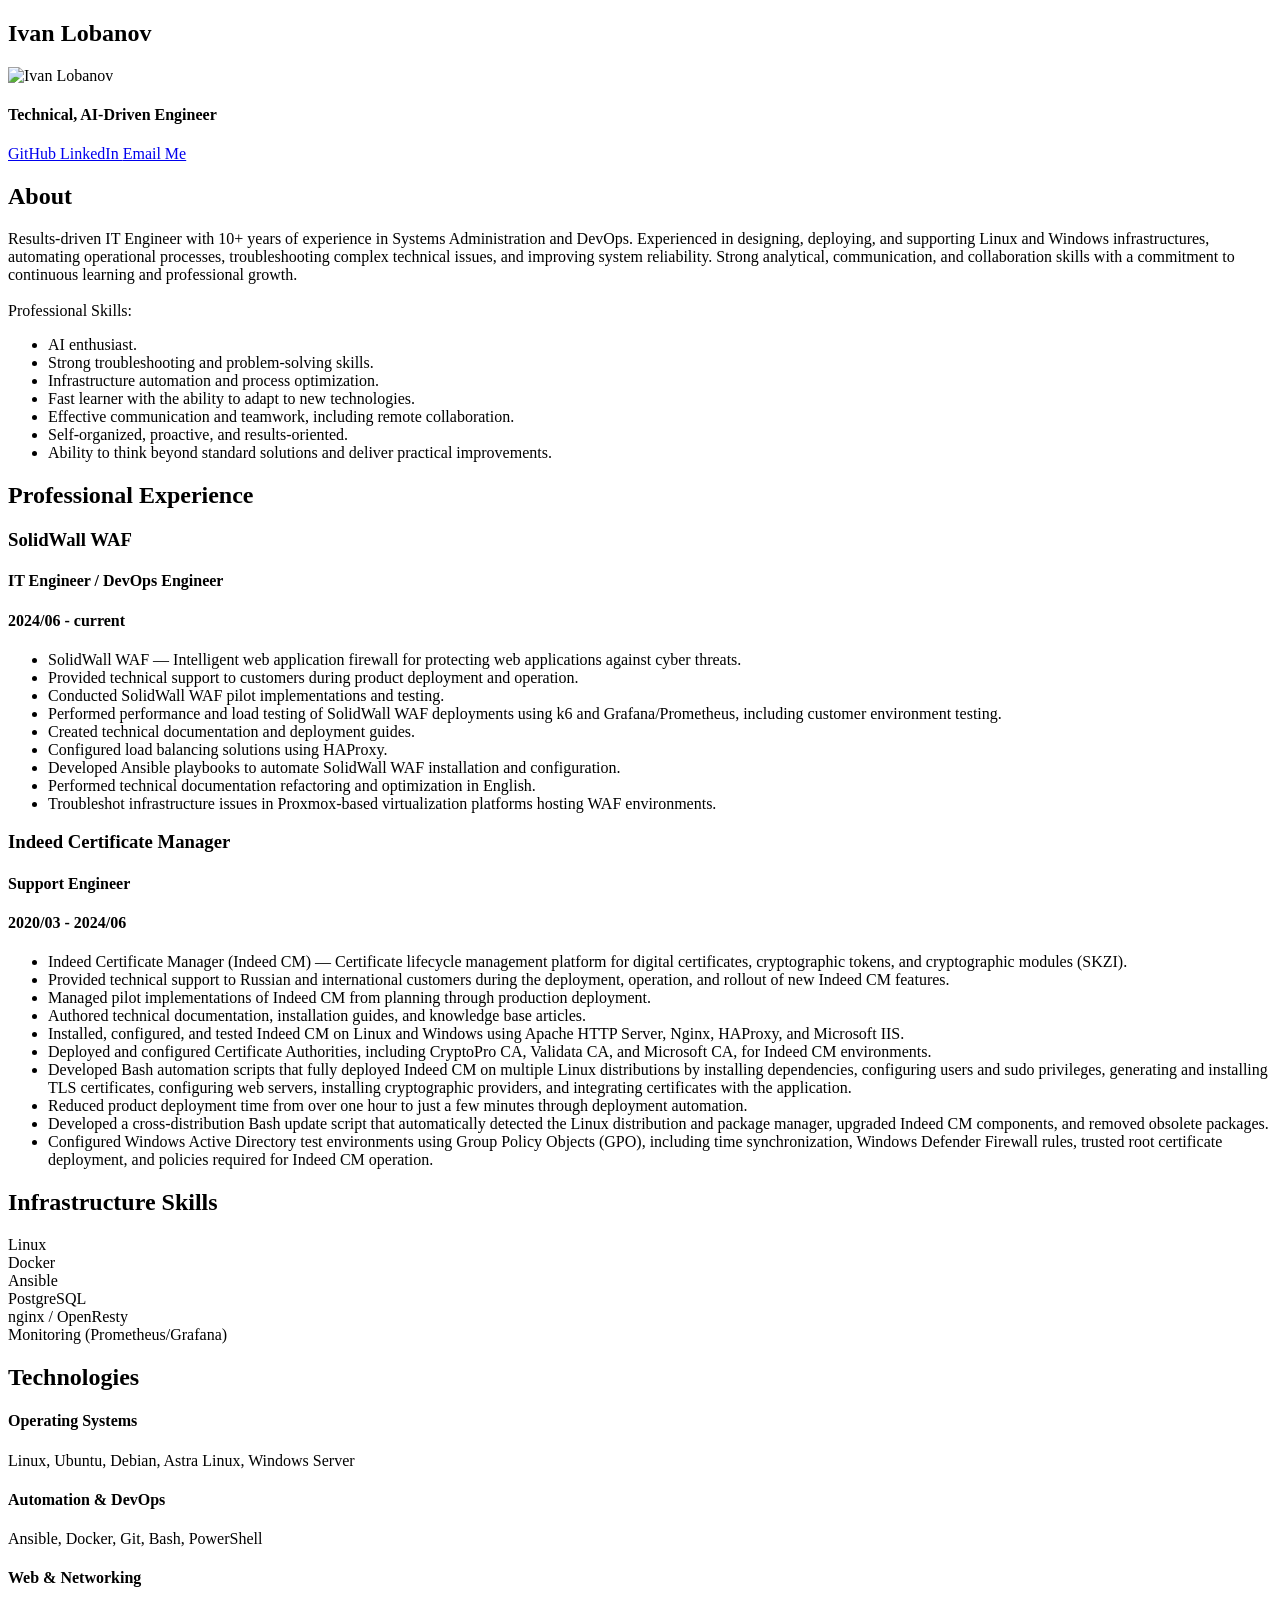
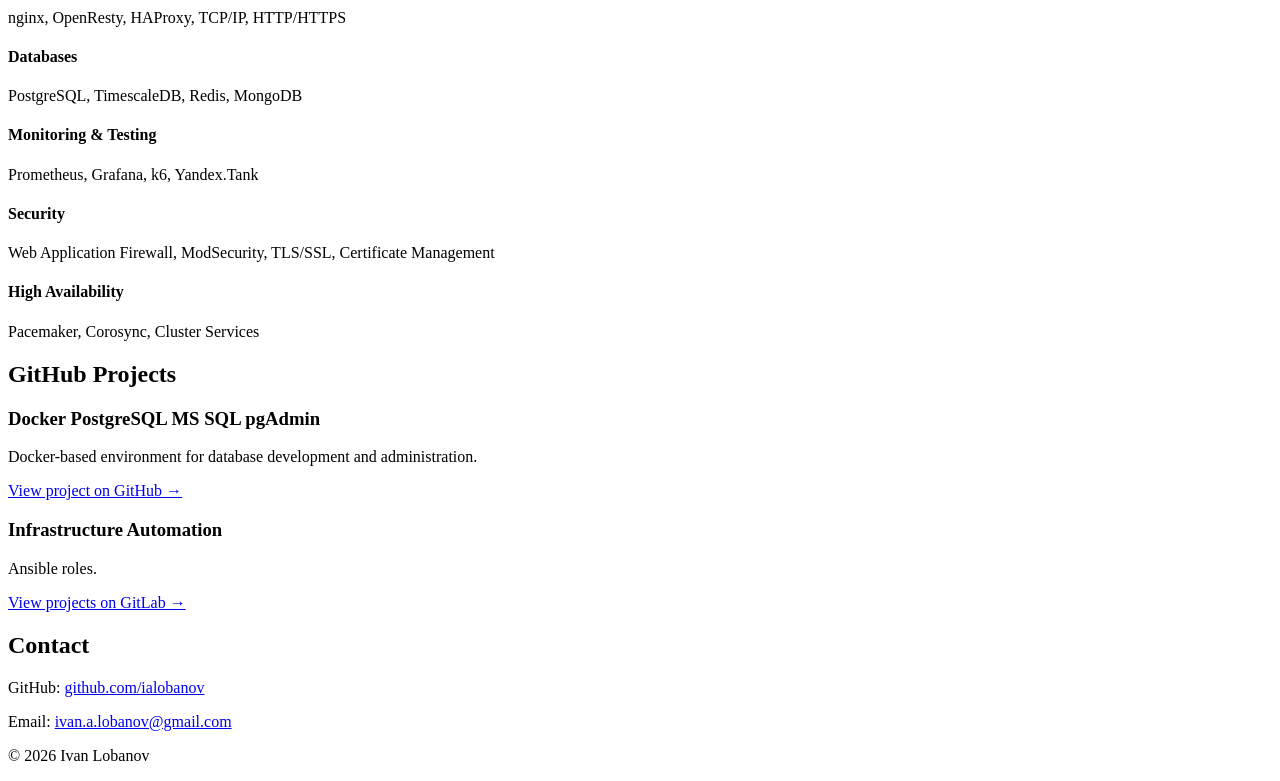
==== index.html @ c8b0fda0 "Work with repository" ====
<!DOCTYPE html>
<html lang="en">

<head>
    <meta charset="UTF-8">
    <meta name="viewport" content="width=device-width, initial-scale=1.0">
    <title>Ivan Lobanov | Technical, AI-Driven Engineer</title>
    <meta name="description"
        content="Ivan Lobanov - IT Engineer / DevOps Engineer specializing in Linux, automation, infrastructure, WAF, Docker, Ansible, PostgreSQL etc...">
    <link rel="icon" type="image/png" href="assets/icons/favicon.ico">
    <link rel="stylesheet" href="style.css">
</head>

<body>
    <header class="header">
        <div class="container">
            <h2>Ivan Lobanov</h2>
            <img src="assets/images/avatar.jpg" alt="Ivan Lobanov" class="avatar">
            <h4>
                Technical, AI-Driven Engineer
            </h4>
            <div class="links">
                <a href="https://github.com/ialobanov" target="_blank">
                    GitHub
                </a>
                <a href="https://www.linkedin.com/in/ivan-a-lobanov/" target="_blank">
                    LinkedIn
                </a>
                <a href="mailto:ivan.a.lobanov@gmail.com">
                    Email Me
                </a>
            </div>
        </div>
    </header>

    <main class="container">
        <section id="about">
            <h2>About</h2>
            <p>
                Results-driven IT Engineer with 10+ years of experience in Systems Administration and DevOps.
                Experienced in designing, deploying, and supporting Linux and Windows infrastructures, automating
                operational processes, troubleshooting complex technical issues, and improving system reliability.
                Strong analytical, communication, and collaboration skills with a commitment to continuous learning and
                professional growth.
                </br></br>
                Professional Skills:
            <ul>
                <li>AI enthusiast.</li>
                <li>Strong troubleshooting and problem-solving skills.</li>
                <li>Infrastructure automation and process optimization.</li>
                <li>Fast learner with the ability to adapt to new technologies.</li>
                <li>Effective communication and teamwork, including remote collaboration.</li>
                <li>Self-organized, proactive, and results-oriented.</li>
                <li>Ability to think beyond standard solutions and deliver practical improvements.</li>
            </ul>
            </p>

        </section>



        <section id="experience">
            <h2>Professional Experience</h2>
            <article>

                <h3>SolidWall WAF</h3>
                <h4>IT Engineer / DevOps Engineer</h4>
                <h4>2024/06 - current</h4>
                <ul>
                    <li>
                        SolidWall WAF — Intelligent web application firewall for protecting web applications against
                        cyber threats.
                    </li>
                    <li>
                        Provided technical support to customers during product deployment and operation.
                    </li>
                    <li>
                        Conducted SolidWall WAF pilot implementations and testing.
                    </li>
                    <li>
                        Performed performance and load testing of SolidWall WAF deployments using k6 and
                        Grafana/Prometheus, including customer environment testing.
                    </li>
                    <li>
                        Created technical documentation and deployment guides.
                    </li>
                    <li>
                        Configured load balancing solutions using HAProxy.
                    </li>
                    <li>
                        Developed Ansible playbooks to automate SolidWall WAF installation and configuration.
                    </li>
                    <li>
                        Performed technical documentation refactoring and optimization in English.
                    </li>
                    <li>
                        Troubleshot infrastructure issues in Proxmox-based virtualization platforms hosting WAF
                        environments.
                    </li>
                </ul>

            </article>



            <article>
                <h3>Indeed Certificate Manager</h3>
                <h4>Support Engineer</h4>
                <h4>2020/03 - 2024/06</h4>
                <ul>
                    <li>
                        Indeed Certificate Manager (Indeed CM) — Certificate lifecycle management platform for digital
                        certificates, cryptographic tokens, and cryptographic modules (SKZI).
                    </li>
                    <li>
                        Provided technical support to Russian and international customers during the deployment,
                        operation, and rollout of new Indeed CM features.
                    </li>
                    <li>
                        Managed pilot implementations of Indeed CM from planning through production deployment.
                    </li>
                    <li>
                        Authored technical documentation, installation guides, and knowledge base articles.
                    </li>
                    <li>
                        Installed, configured, and tested Indeed CM on Linux and Windows using Apache HTTP Server,
                        Nginx, HAProxy, and Microsoft IIS.
                    </li>
                    <li>
                        Deployed and configured Certificate Authorities, including CryptoPro CA, Validata CA, and
                        Microsoft CA, for Indeed CM environments.
                    </li>
                    <li>
                        Developed Bash automation scripts that fully deployed Indeed CM on multiple Linux
                        distributions by installing dependencies, configuring users and sudo privileges, generating and
                        installing TLS certificates, configuring web servers, installing cryptographic providers, and
                        integrating certificates with the application.
                    </li>
                    <li>
                        Reduced product deployment time from over one hour to just a few minutes through deployment
                        automation.
                    </li>
                    <li>
                        Developed a cross-distribution Bash update script that automatically detected the Linux
                        distribution and package manager, upgraded Indeed CM components, and removed obsolete packages.
                    </li>
                    <li>
                        Configured Windows Active Directory test environments using Group Policy Objects (GPO),
                        including time synchronization, Windows Defender Firewall rules, trusted root certificate
                        deployment, and policies required for Indeed CM operation.
                    </li>
                </ul>
            </article>

        </section>




        <section id="skills">

            <h2>Infrastructure Skills</h2>


            <div class="skills">


                <div>
                    <span>Linux</span>
                    <div class="bar">
                        <div class="level linux"></div>
                    </div>
                </div>


                <div>
                    <span>Docker</span>
                    <div class="bar">
                        <div class="level docker"></div>
                    </div>
                </div>


                <div>
                    <span>Ansible</span>
                    <div class="bar">
                        <div class="level ansible"></div>
                    </div>
                </div>


                <div>
                    <span>PostgreSQL</span>
                    <div class="bar">
                        <div class="level postgres"></div>
                    </div>
                </div>


                <div>
                    <span>nginx / OpenResty</span>
                    <div class="bar">
                        <div class="level nginx"></div>
                    </div>
                </div>


                <div>
                    <span>Monitoring (Prometheus/Grafana)</span>
                    <div class="bar">
                        <div class="level monitoring"></div>
                    </div>
                </div>
            </div>
        </section>

        <section id="technologies">
            <h2>Technologies</h2>
            <div class="tech-grid">

                <div class="tech-category">
                    <h4>Operating Systems</h4>
                    <p>
                        Linux, Ubuntu, Debian, Astra Linux, Windows Server
                    </p>
                </div>
                <div class="tech-category">
                    <h4>Automation & DevOps</h4>
                    <p>
                        Ansible, Docker, Git, Bash, PowerShell
                    </p>
                </div>
                <div class="tech-category">
                    <h4>Web & Networking</h4>
                    <p>
                        nginx, OpenResty, HAProxy, TCP/IP, HTTP/HTTPS
                    </p>
                </div>
                <div class="tech-category">
                    <h4>Databases</h4>
                    <p>
                        PostgreSQL, TimescaleDB, Redis, MongoDB
                    </p>
                </div>
                <div class="tech-category">
                    <h4>Monitoring & Testing</h4>
                    <p>
                        Prometheus, Grafana, k6, Yandex.Tank
                    </p>
                </div>
                <div class="tech-category">
                    <h4>Security</h4>
                    <p>
                        Web Application Firewall, ModSecurity, TLS/SSL,
                        Certificate Management
                    </p>
                </div>
                <div class="tech-category">
                    <h4>High Availability</h4>
                    <p>
                        Pacemaker, Corosync, Cluster Services
                    </p>
                </div>
            </div>
        </section>

        <section id="projects">

            <h2>GitHub Projects</h2>
            <article>
                <h3>
                    Docker PostgreSQL MS SQL pgAdmin
                </h3>
                <p>
                    Docker-based environment for database development and administration.
                </p>
                <p>
                    <a href="https://github.com/ialobanov/docker-pg-ms-sql-pgadmin" target="_blank">
                        View project on GitHub →
                    </a>
                </p>
            </article>

            <article>
                <h3>
                    Infrastructure Automation
                </h3>
                <p>
                    Ansible roles.
                </p>
                <p>
                    <a href="https://gitlab.com/users/ialobanov/projects" target="_blank">
                        View projects on GitLab →
                    </a>
                </p>
            </article>
        </section>

        <section id="contact">
            <h2>Contact</h2>
            <p>
                GitHub:
                <a href="https://github.com/ialobanov" target="_blank">
                    github.com/ialobanov
                </a>
            </p>
            <p>
                Email:
                <a href="mailto:ivan.a.lobanov@gmail.com">
                    ivan.a.lobanov@gmail.com
                </a>
            </p>
        </section>

        <!-- <section id="resume">
            <h2>Download Resume</h2>
            <a class="button" href="resume.html" download>
                Download Resume
            </a>
        </section> -->

    </main>

    <footer>
        <p>
            © 2026 Ivan Lobanov
        </p>
    </footer>

</body>

</html>
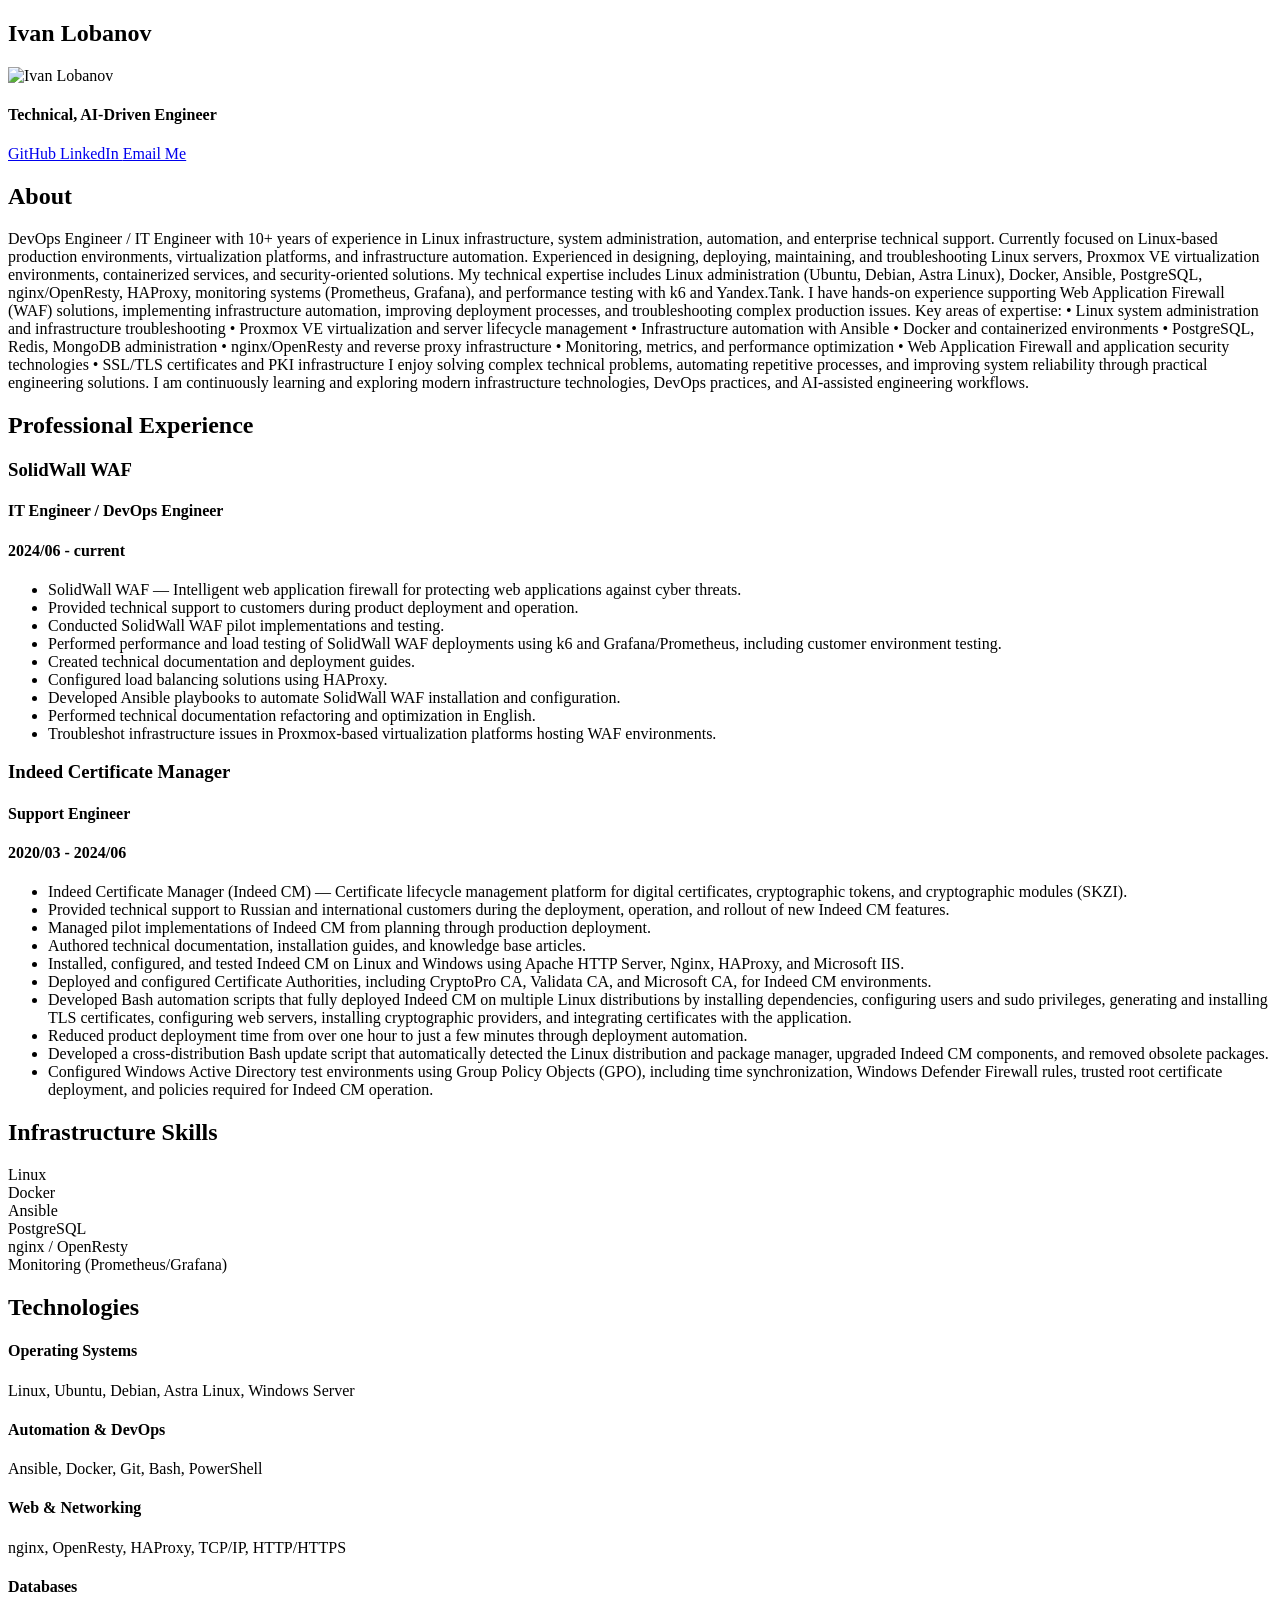
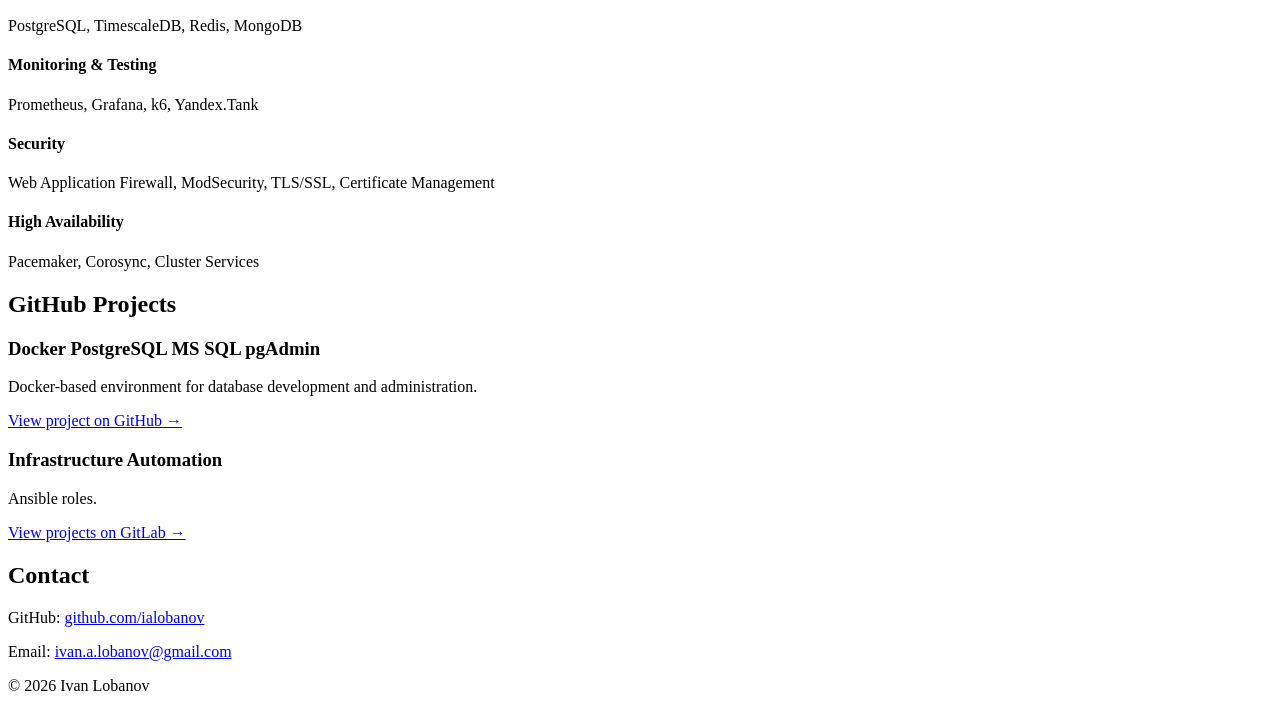
==== commit 4e6dde45: "Work with repository" ====
--- a/index.html
+++ b/index.html
@@ -37,22 +37,37 @@
         <section id="about">
             <h2>About</h2>
             <p>
-                Results-driven IT Engineer with 10+ years of experience in Systems Administration and DevOps.
-                Experienced in designing, deploying, and supporting Linux and Windows infrastructures, automating
-                operational processes, troubleshooting complex technical issues, and improving system reliability.
-                Strong analytical, communication, and collaboration skills with a commitment to continuous learning and
-                professional growth.
-                </br></br>
-                Professional Skills:
-            <ul>
-                <li>AI enthusiast.</li>
-                <li>Strong troubleshooting and problem-solving skills.</li>
-                <li>Infrastructure automation and process optimization.</li>
-                <li>Fast learner with the ability to adapt to new technologies.</li>
-                <li>Effective communication and teamwork, including remote collaboration.</li>
-                <li>Self-organized, proactive, and results-oriented.</li>
-                <li>Ability to think beyond standard solutions and deliver practical improvements.</li>
-            </ul>
+                DevOps Engineer / IT Engineer with 10+ years of experience in Linux infrastructure, system
+                administration, automation, and enterprise technical support.
+
+                Currently focused on Linux-based production environments, virtualization platforms, and infrastructure
+                automation. Experienced in designing, deploying, maintaining, and troubleshooting Linux servers, Proxmox
+                VE virtualization environments, containerized services, and security-oriented solutions.
+
+                My technical expertise includes Linux administration (Ubuntu, Debian, Astra Linux), Docker, Ansible,
+                PostgreSQL, nginx/OpenResty, HAProxy, monitoring systems (Prometheus, Grafana), and performance testing
+                with k6 and Yandex.Tank.
+
+                I have hands-on experience supporting Web Application Firewall (WAF) solutions, implementing
+                infrastructure automation, improving deployment processes, and troubleshooting complex production
+                issues.
+
+                Key areas of expertise:
+                • Linux system administration and infrastructure troubleshooting
+                • Proxmox VE virtualization and server lifecycle management
+                • Infrastructure automation with Ansible
+                • Docker and containerized environments
+                • PostgreSQL, Redis, MongoDB administration
+                • nginx/OpenResty and reverse proxy infrastructure
+                • Monitoring, metrics, and performance optimization
+                • Web Application Firewall and application security technologies
+                • SSL/TLS certificates and PKI infrastructure
+
+                I enjoy solving complex technical problems, automating repetitive processes, and improving system
+                reliability through practical engineering solutions.
+
+                I am continuously learning and exploring modern infrastructure technologies, DevOps practices, and
+                AI-assisted engineering workflows.
             </p>
 
         </section>
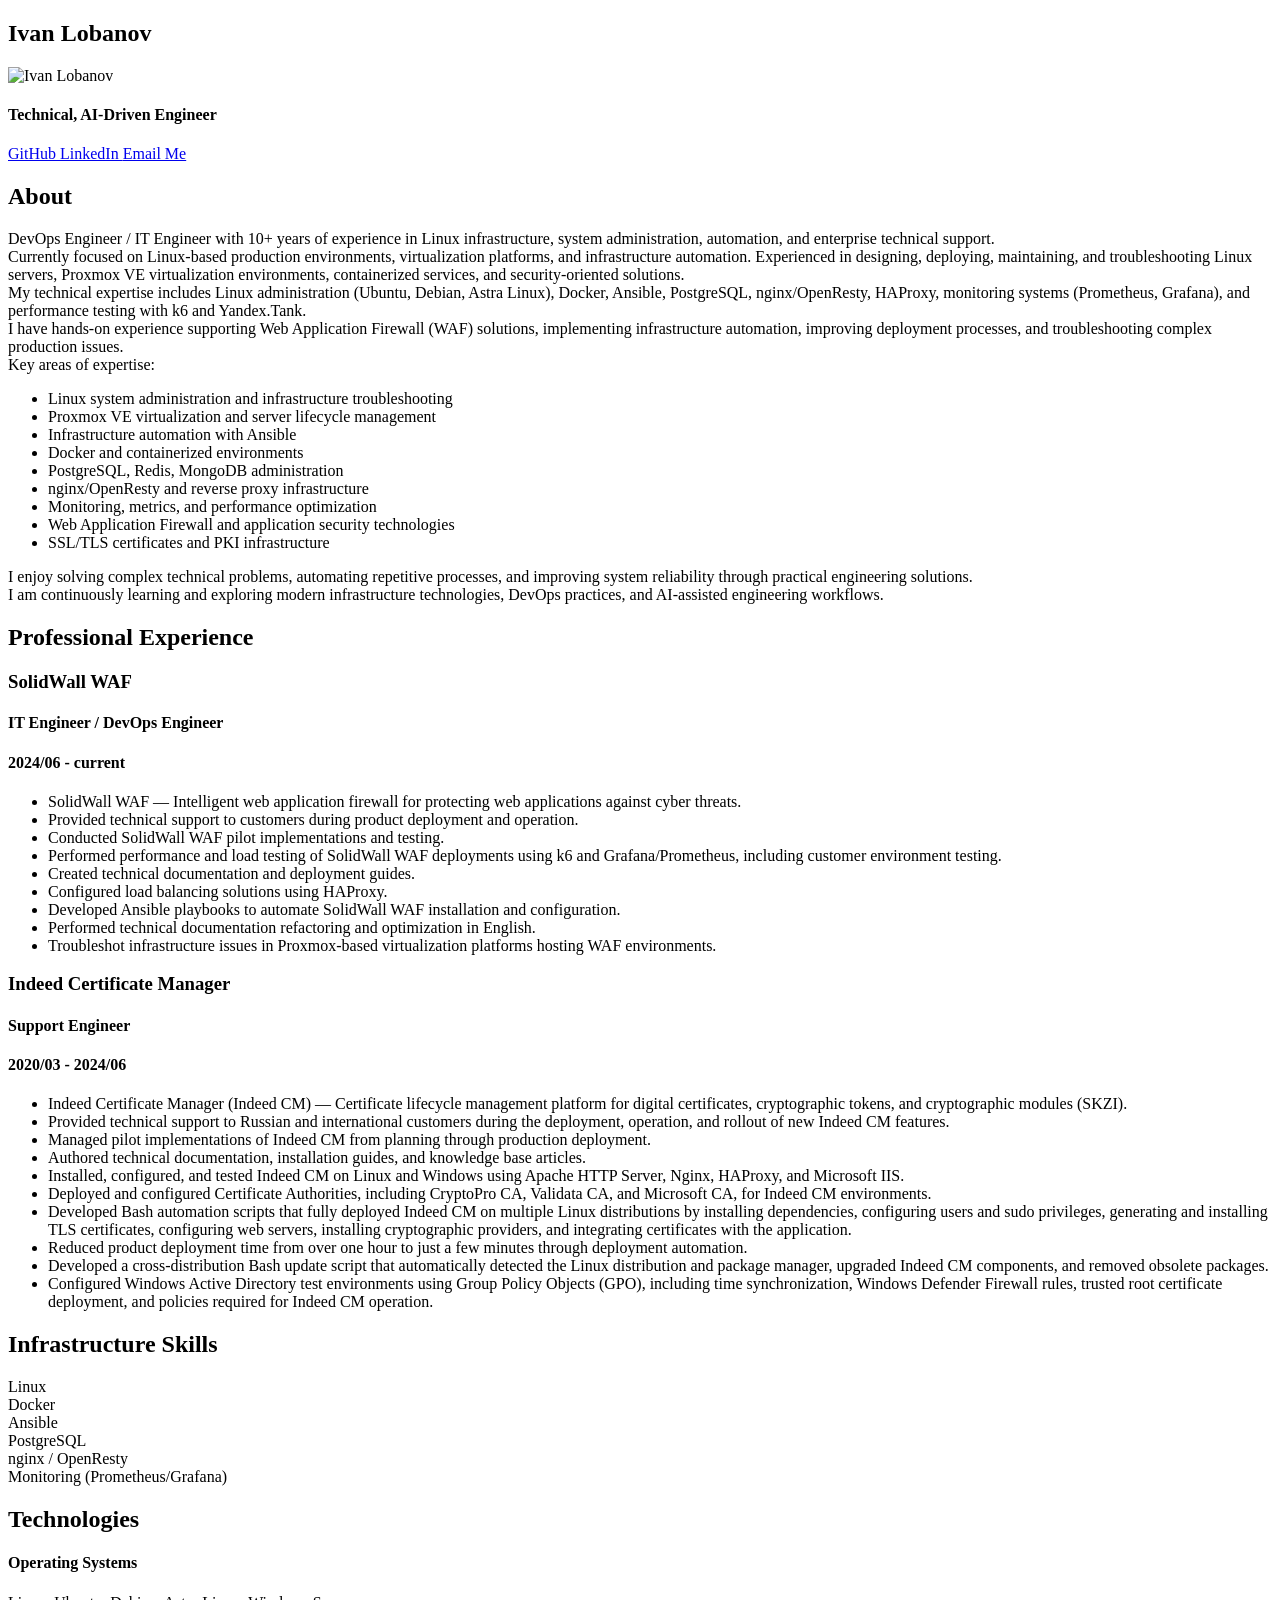
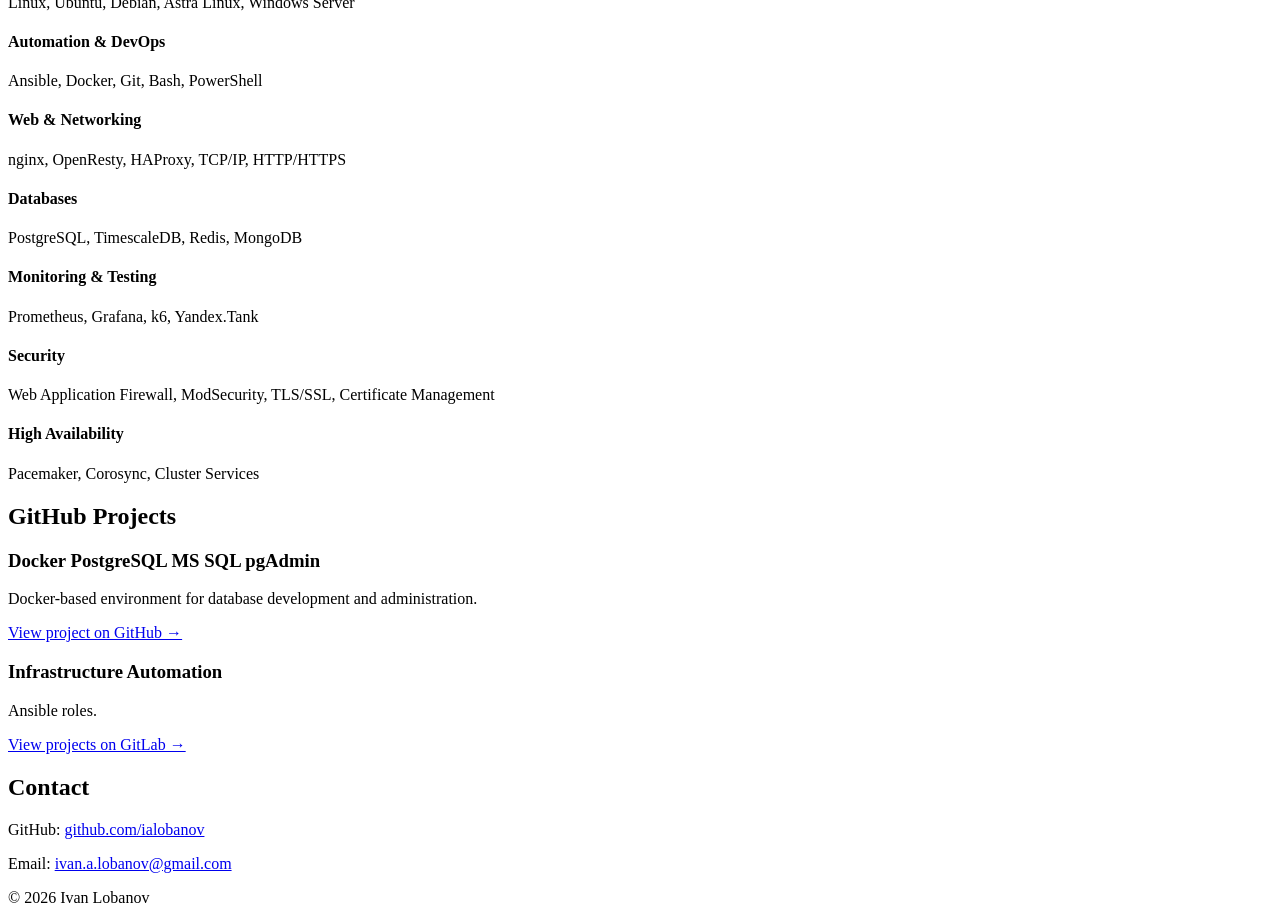
==== commit 3965158d: "Work with repository" ====
--- a/index.html
+++ b/index.html
@@ -39,35 +39,36 @@
             <p>
                 DevOps Engineer / IT Engineer with 10+ years of experience in Linux infrastructure, system
                 administration, automation, and enterprise technical support.
-
+                <br>
                 Currently focused on Linux-based production environments, virtualization platforms, and infrastructure
                 automation. Experienced in designing, deploying, maintaining, and troubleshooting Linux servers, Proxmox
                 VE virtualization environments, containerized services, and security-oriented solutions.
-
+                <br>
                 My technical expertise includes Linux administration (Ubuntu, Debian, Astra Linux), Docker, Ansible,
                 PostgreSQL, nginx/OpenResty, HAProxy, monitoring systems (Prometheus, Grafana), and performance testing
                 with k6 and Yandex.Tank.
-
+                <br>
                 I have hands-on experience supporting Web Application Firewall (WAF) solutions, implementing
                 infrastructure automation, improving deployment processes, and troubleshooting complex production
                 issues.
-
+                <br>
                 Key areas of expertise:
-                • Linux system administration and infrastructure troubleshooting
-                • Proxmox VE virtualization and server lifecycle management
-                • Infrastructure automation with Ansible
-                • Docker and containerized environments
-                • PostgreSQL, Redis, MongoDB administration
-                • nginx/OpenResty and reverse proxy infrastructure
-                • Monitoring, metrics, and performance optimization
-                • Web Application Firewall and application security technologies
-                • SSL/TLS certificates and PKI infrastructure
-
-                I enjoy solving complex technical problems, automating repetitive processes, and improving system
-                reliability through practical engineering solutions.
-
-                I am continuously learning and exploring modern infrastructure technologies, DevOps practices, and
-                AI-assisted engineering workflows.
+            <ul>
+                <li>Linux system administration and infrastructure troubleshooting</li>
+                <li>Proxmox VE virtualization and server lifecycle management</li>
+                <li>Infrastructure automation with Ansible</li>
+                <li>Docker and containerized environments</li>
+                <li>PostgreSQL, Redis, MongoDB administration</li>
+                <li>nginx/OpenResty and reverse proxy infrastructure</li>
+                <li>Monitoring, metrics, and performance optimization</li>
+                <li>Web Application Firewall and application security technologies</li>
+                <li>SSL/TLS certificates and PKI infrastructure</li>
+            </ul>
+            I enjoy solving complex technical problems, automating repetitive processes, and improving system
+            reliability through practical engineering solutions.
+            <br>
+            I am continuously learning and exploring modern infrastructure technologies, DevOps practices, and
+            AI-assisted engineering workflows.
             </p>
 
         </section>
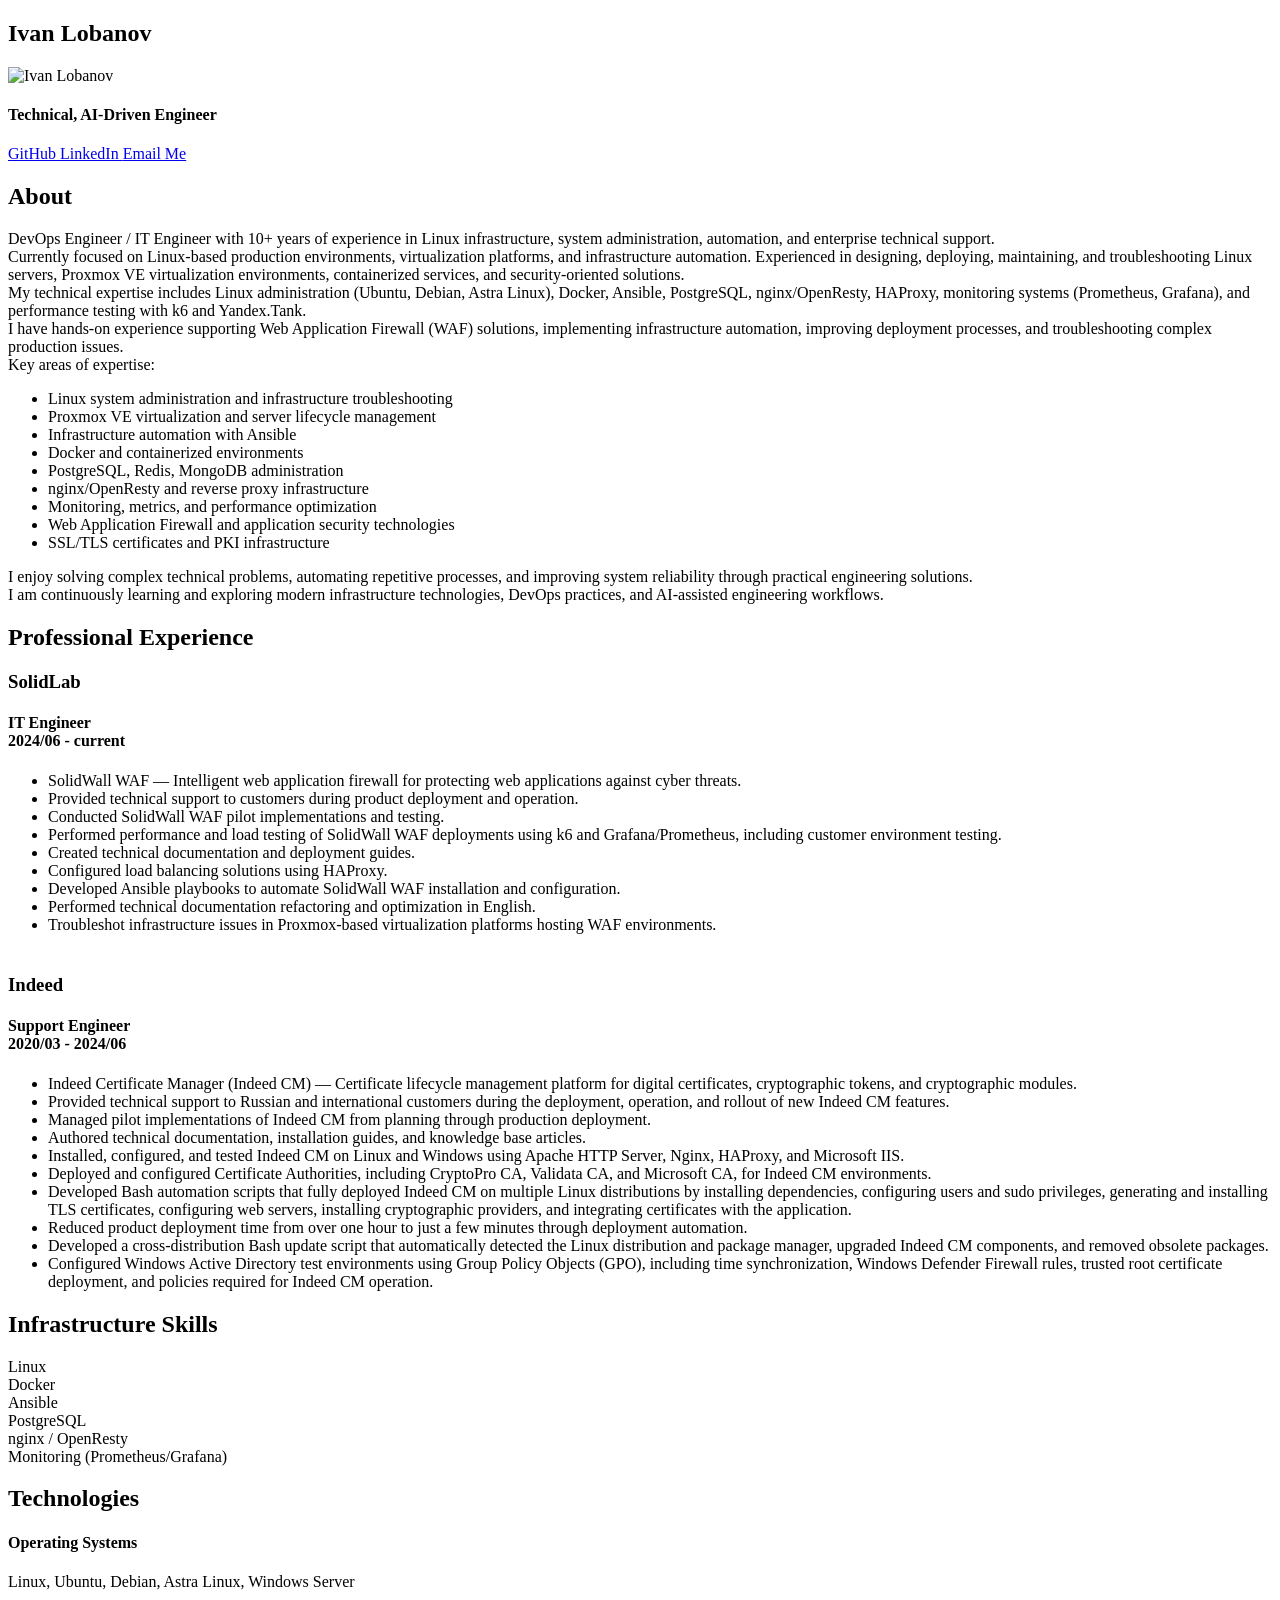
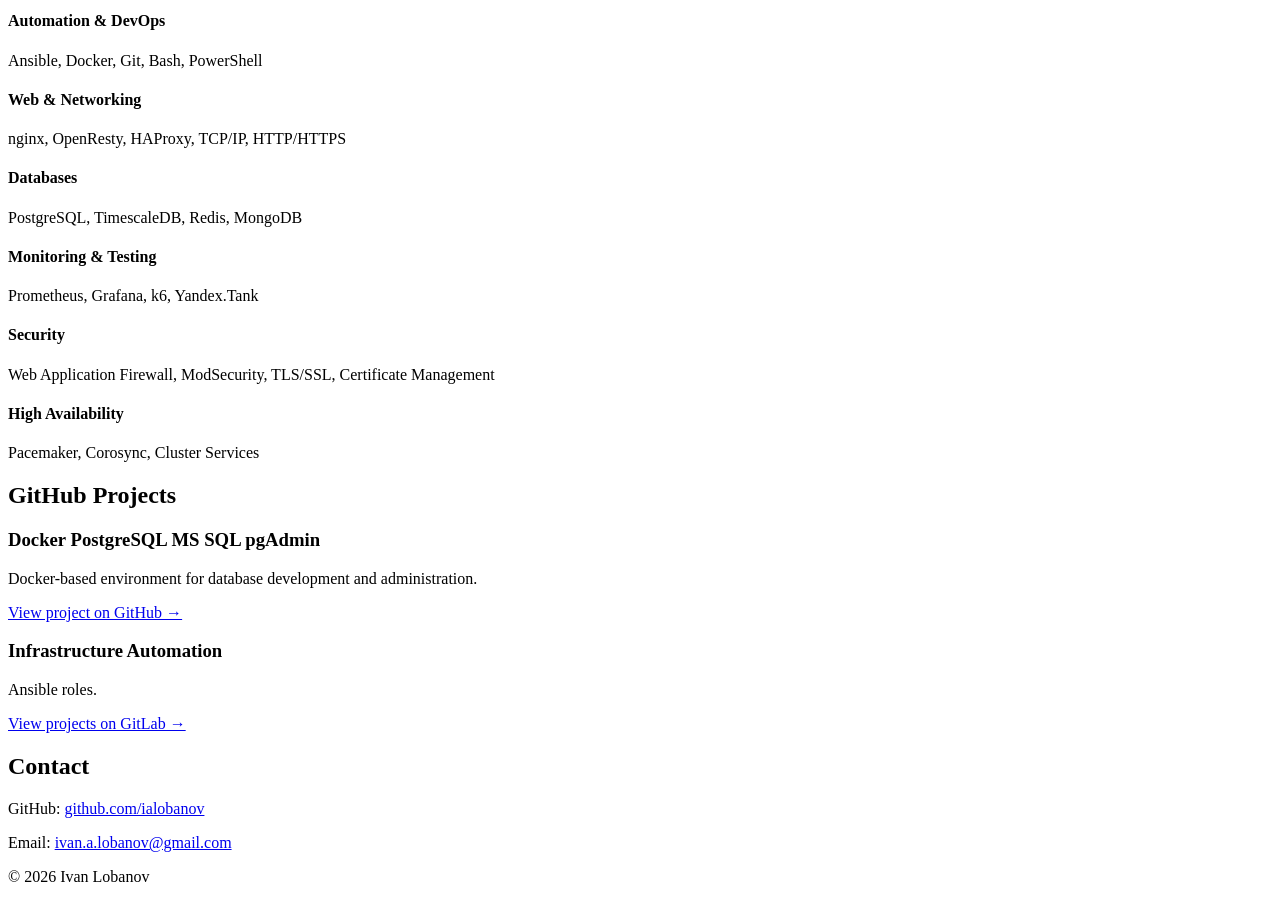
==== commit 1c53bf83: "Work with repository" ====
--- a/index.html
+++ b/index.html
@@ -78,10 +78,8 @@
         <section id="experience">
             <h2>Professional Experience</h2>
             <article>
-
-                <h3>SolidWall WAF</h3>
-                <h4>IT Engineer / DevOps Engineer</h4>
-                <h4>2024/06 - current</h4>
+                <h3>SolidLab</h3>
+                <h4>IT Engineer<br>2024/06 - current</h4>
                 <ul>
                     <li>
                         SolidWall WAF — Intelligent web application firewall for protecting web applications against
@@ -114,19 +112,15 @@
                         environments.
                     </li>
                 </ul>
-
             </article>
 
-
-
             <article>
-                <h3>Indeed Certificate Manager</h3>
-                <h4>Support Engineer</h4>
-                <h4>2020/03 - 2024/06</h4>
+                <h3><br>Indeed</h3>
+                <h4>Support Engineer<br>2020/03 - 2024/06</h4>
                 <ul>
                     <li>
                         Indeed Certificate Manager (Indeed CM) — Certificate lifecycle management platform for digital
-                        certificates, cryptographic tokens, and cryptographic modules (SKZI).
+                        certificates, cryptographic tokens, and cryptographic modules.
                     </li>
                     <li>
                         Provided technical support to Russian and international customers during the deployment,
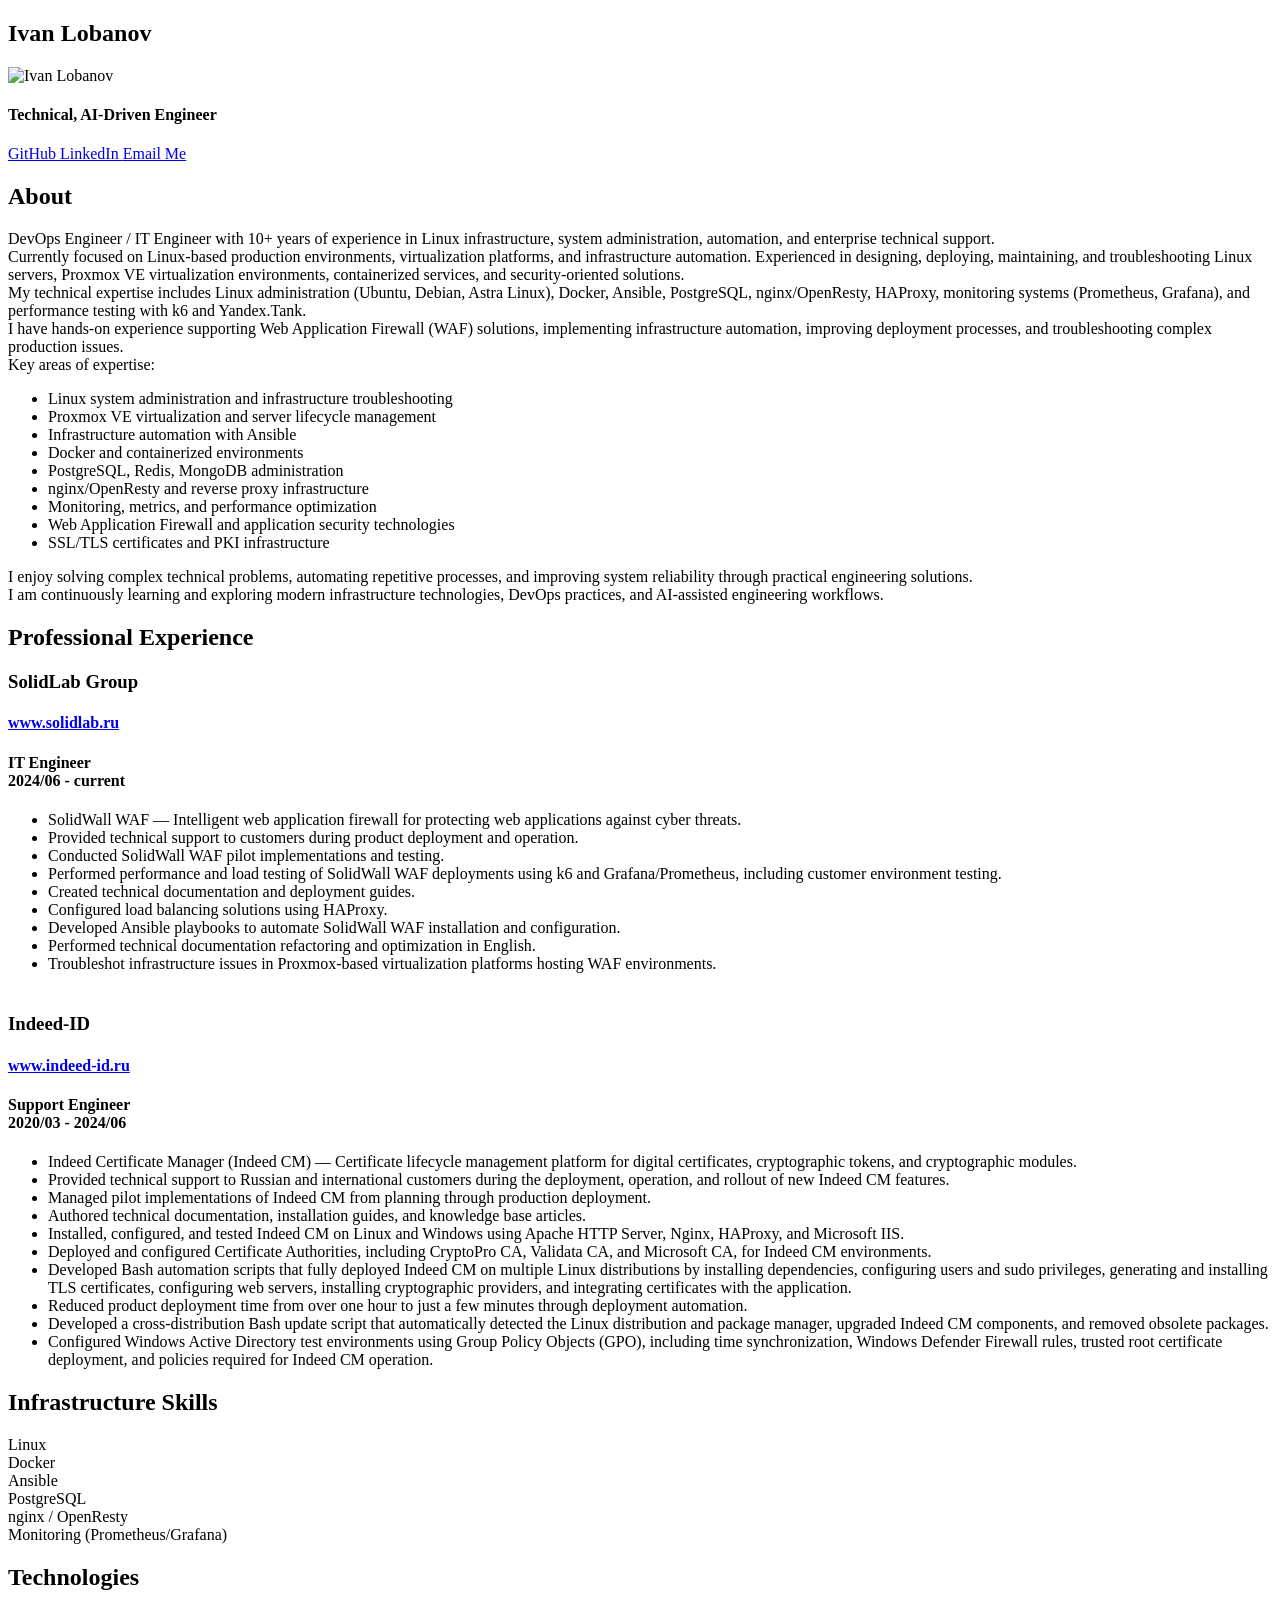
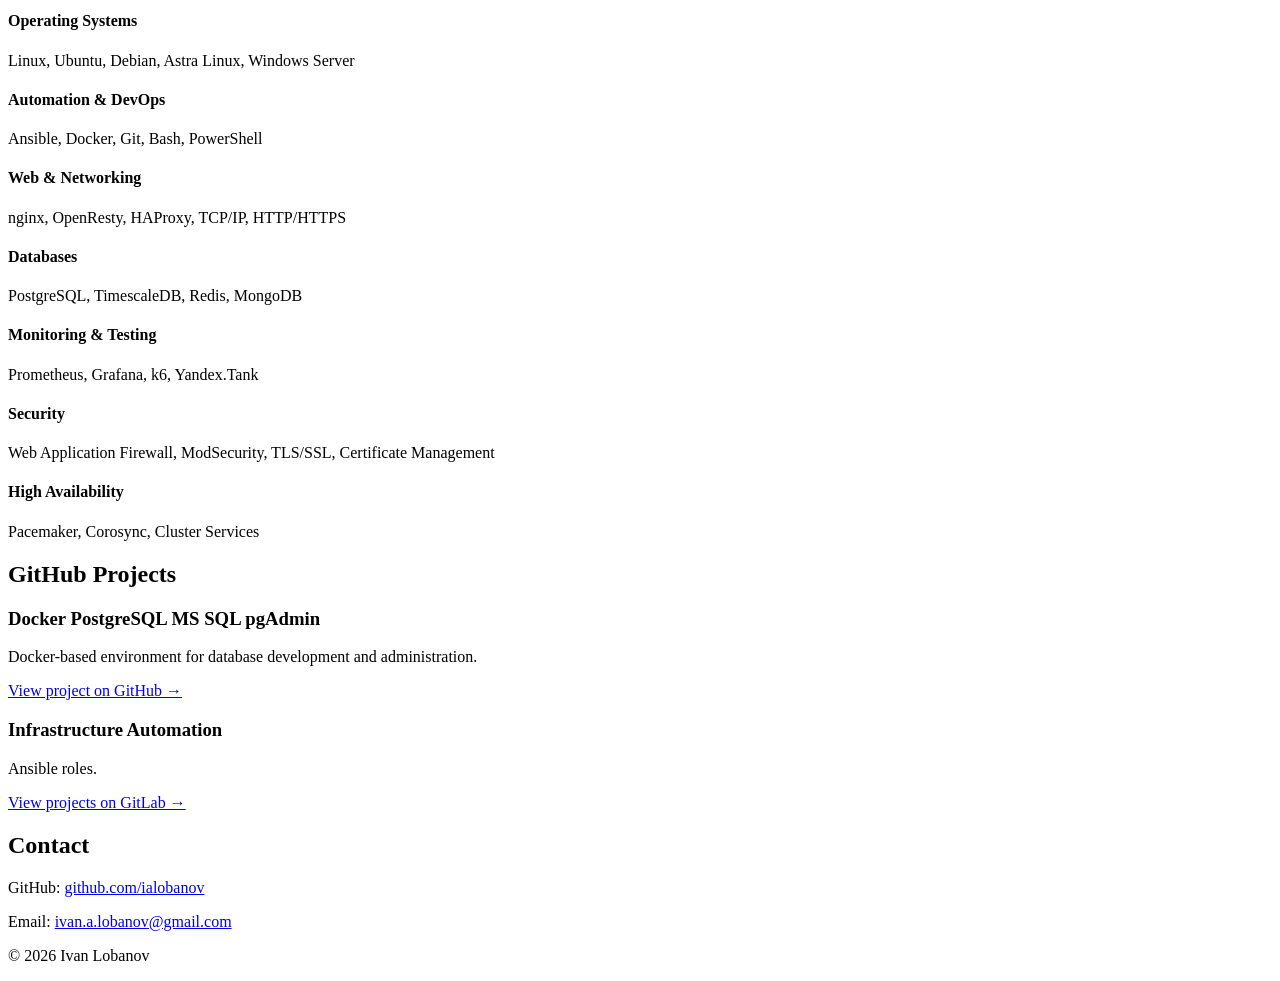
==== commit 5dc29407: "Work with repository" ====
--- a/index.html
+++ b/index.html
@@ -78,8 +78,10 @@
         <section id="experience">
             <h2>Professional Experience</h2>
             <article>
-                <h3>SolidLab</h3>
-                <h4>IT Engineer<br>2024/06 - current</h4>
+                <h3>SolidLab Group</h3>
+                <h4><a href="https://solidlab.ru/" target="_blank">www.solidlab.ru</a></h4>
+                <h4>IT Engineer<br>2024/06 -
+                    current</h4>
                 <ul>
                     <li>
                         SolidWall WAF — Intelligent web application firewall for protecting web applications against
@@ -115,7 +117,8 @@
             </article>
 
             <article>
-                <h3><br>Indeed</h3>
+                <h3><br>Indeed-ID</h3>
+                <h4><a href="https://indeed-id.ru/" target="_blank">www.indeed-id.ru</a></h4>
                 <h4>Support Engineer<br>2020/03 - 2024/06</h4>
                 <ul>
                     <li>
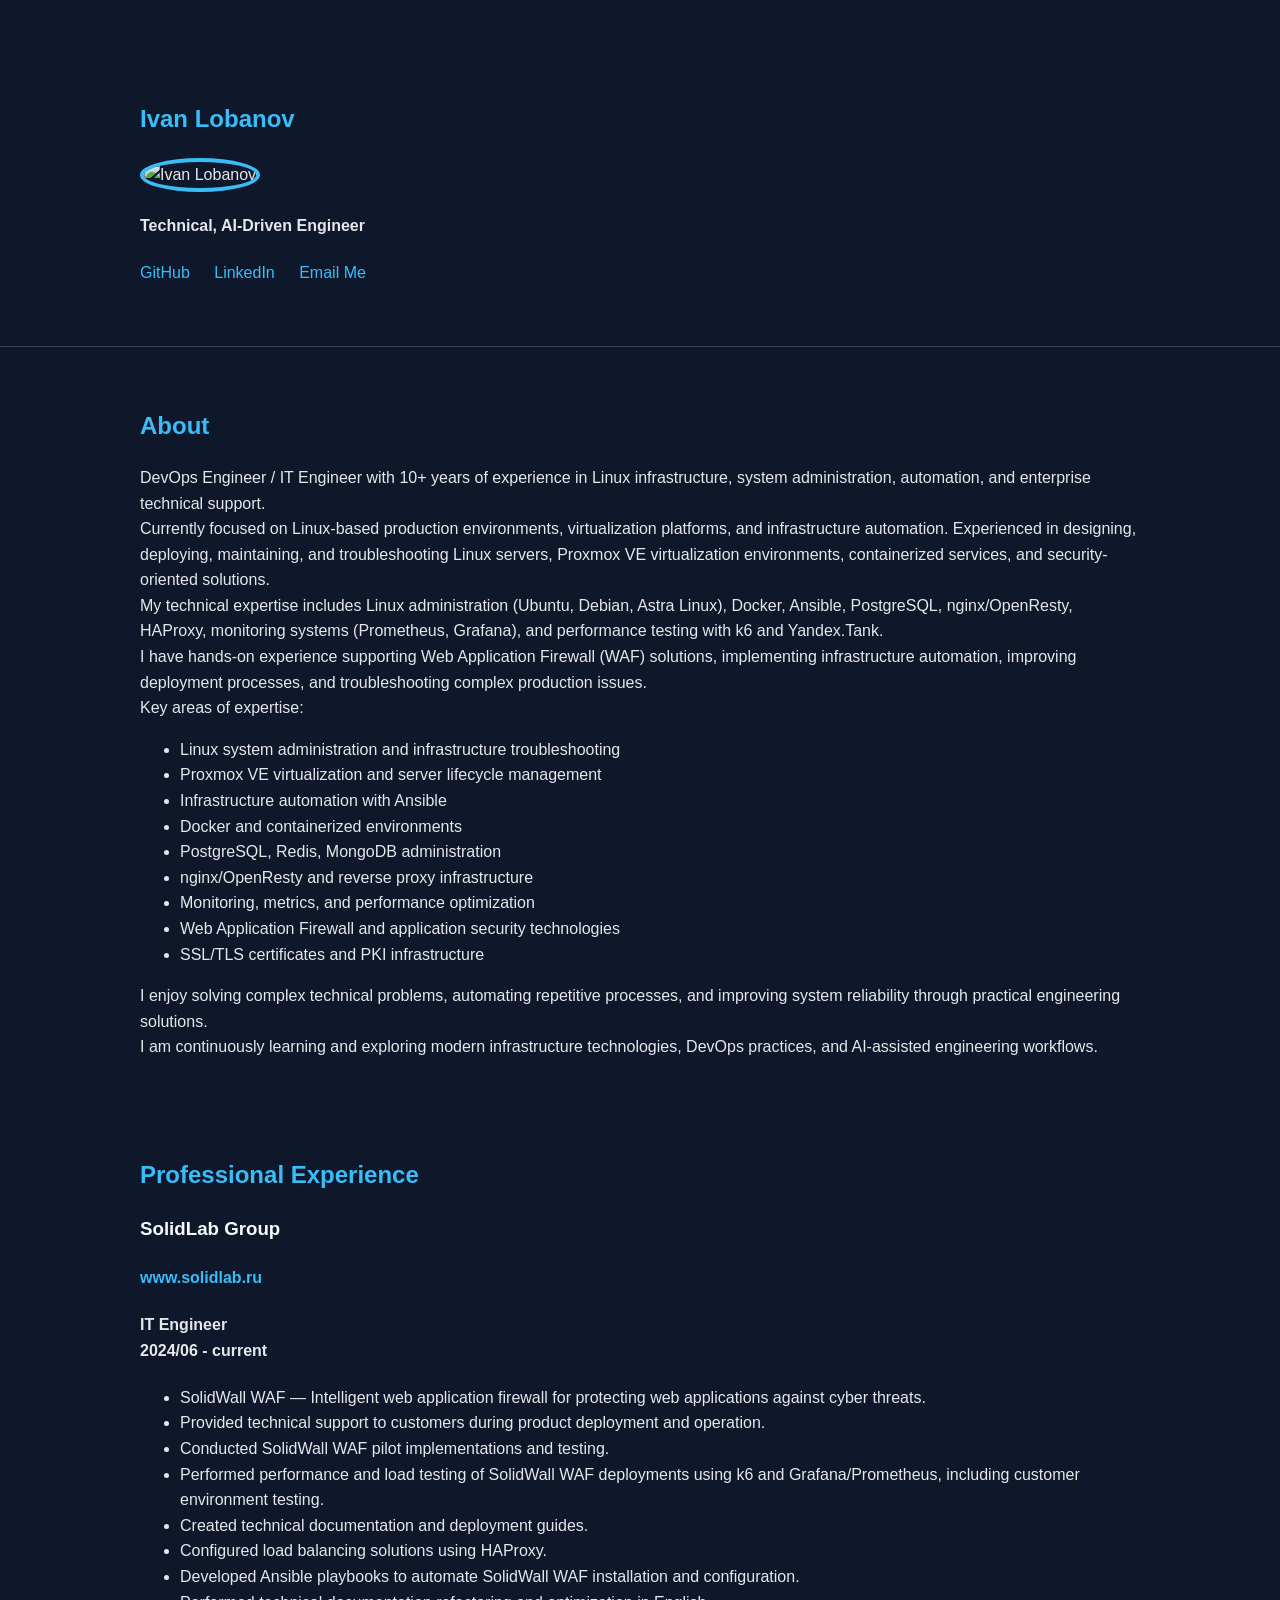
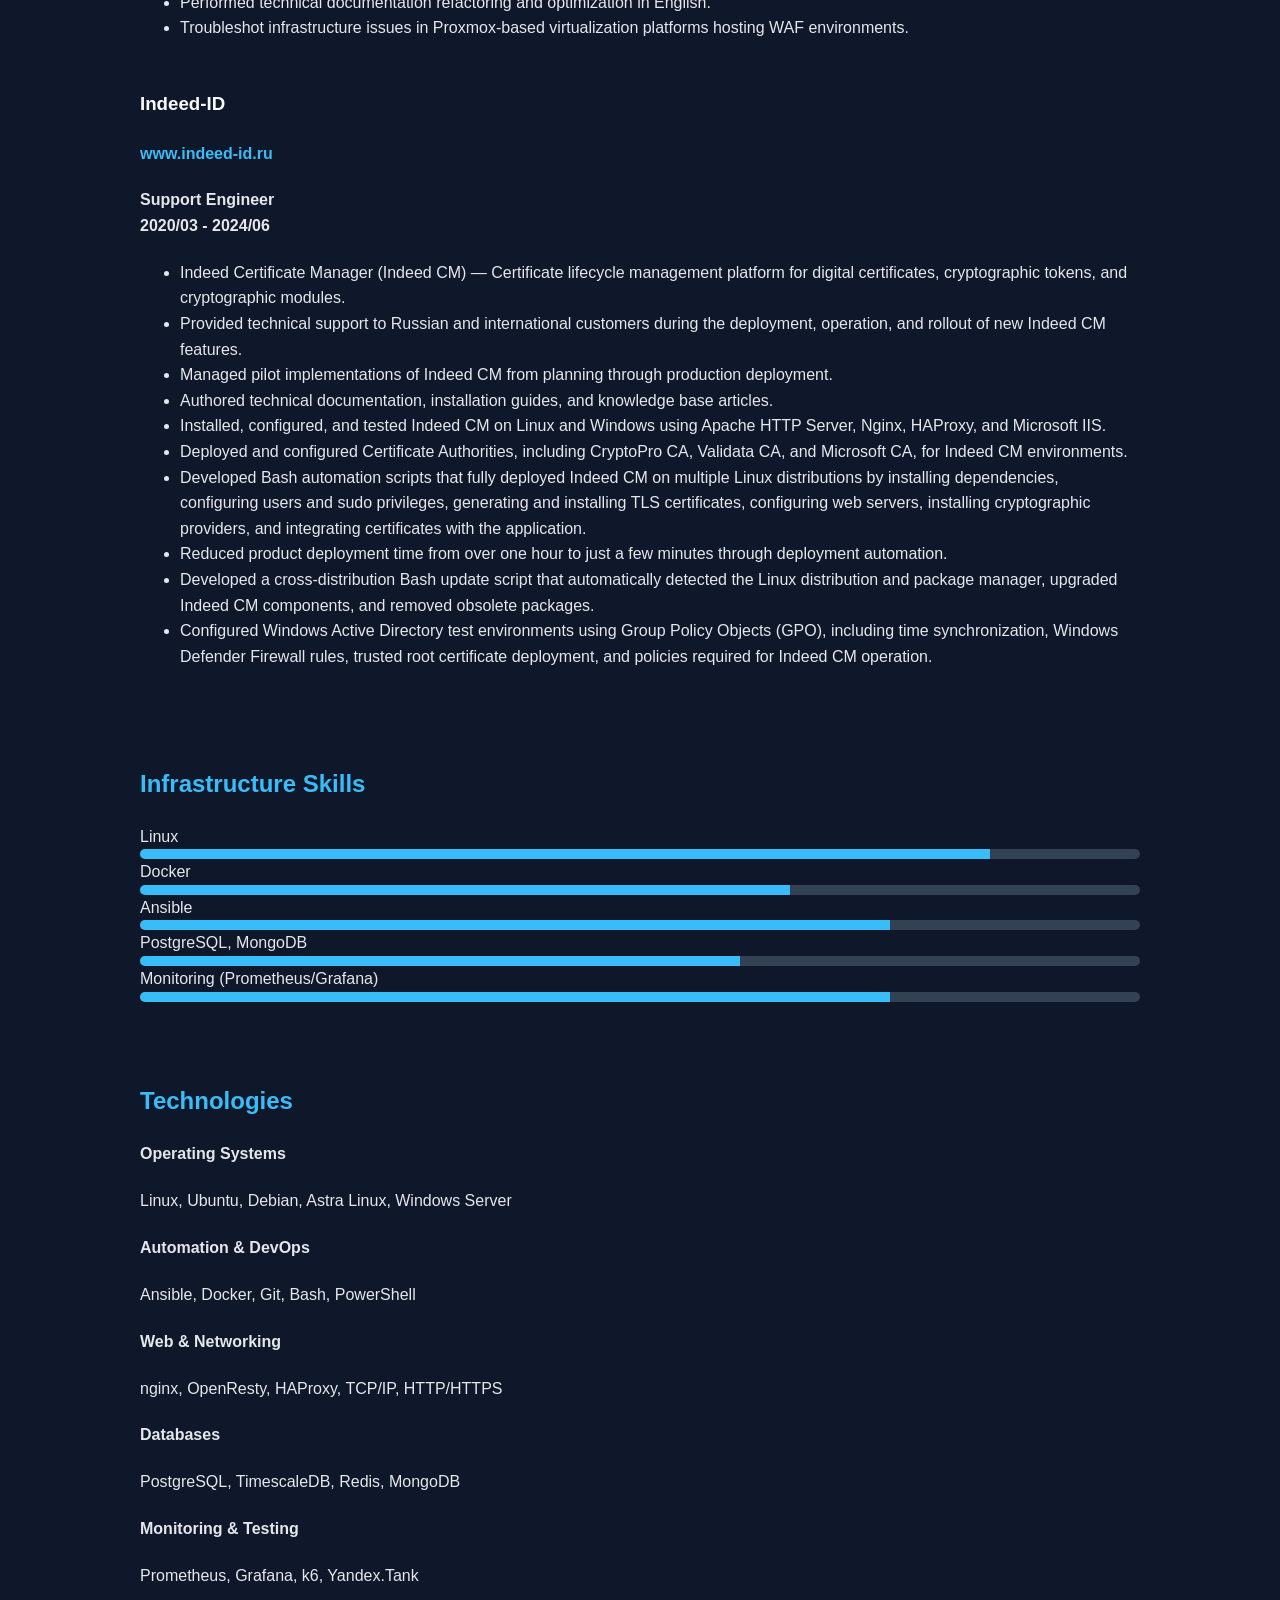
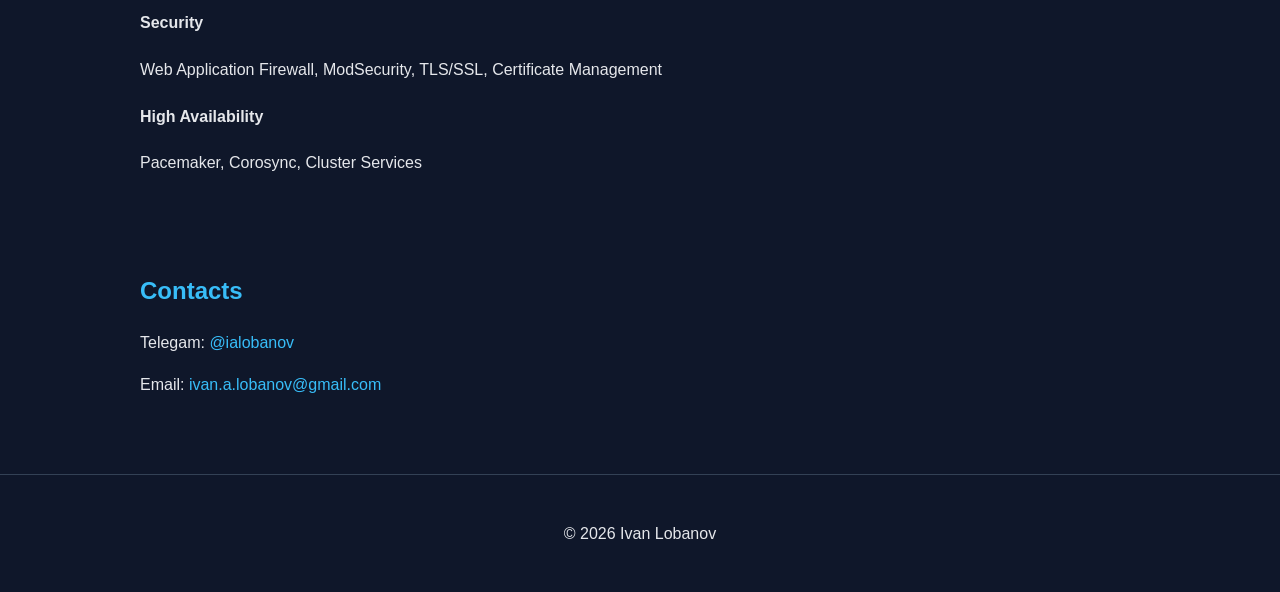
==== commit d1bee8a2: "change contats and comment block of projects" ====
--- a/index.html
+++ b/index.html
@@ -171,13 +171,10 @@
 
 
         <section id="skills">
-
             <h2>Infrastructure Skills</h2>
 
-
             <div class="skills">
 
-
                 <div>
                     <span>Linux</span>
                     <div class="bar">
@@ -185,7 +182,6 @@
                     </div>
                 </div>
 
-
                 <div>
                     <span>Docker</span>
                     <div class="bar">
@@ -193,7 +189,6 @@
                     </div>
                 </div>
 
-
                 <div>
                     <span>Ansible</span>
                     <div class="bar">
@@ -201,22 +196,12 @@
                     </div>
                 </div>
 
-
-                <div>
-                    <span>PostgreSQL</span>
+                <div>
+                    <span>PostgreSQL, MongoDB</span>
                     <div class="bar">
                         <div class="level postgres"></div>
                     </div>
                 </div>
-
-
-                <div>
-                    <span>nginx / OpenResty</span>
-                    <div class="bar">
-                        <div class="level nginx"></div>
-                    </div>
-                </div>
-
 
                 <div>
                     <span>Monitoring (Prometheus/Grafana)</span>
@@ -277,7 +262,7 @@
             </div>
         </section>
 
-        <section id="projects">
+        <!-- <section id="projects">
 
             <h2>GitHub Projects</h2>
             <article>
@@ -307,22 +292,12 @@
                     </a>
                 </p>
             </article>
-        </section>
+        </section> -->
 
         <section id="contact">
-            <h2>Contact</h2>
-            <p>
-                GitHub:
-                <a href="https://github.com/ialobanov" target="_blank">
-                    github.com/ialobanov
-                </a>
-            </p>
-            <p>
-                Email:
-                <a href="mailto:ivan.a.lobanov@gmail.com">
-                    ivan.a.lobanov@gmail.com
-                </a>
-            </p>
+            <h2>Contacts</h2>
+            <p>Telegam: <a href="https://t.me/ialobanov" target="_blank">@ialobanov</a></p>
+            <p>Email: <a href="mailto:ivan.a.lobanov@gmail.com">ivan.a.lobanov@gmail.com</a></p>
         </section>
 
         <!-- <section id="resume">
@@ -335,9 +310,7 @@
     </main>
 
     <footer>
-        <p>
-            © 2026 Ivan Lobanov
-        </p>
+        <p>© 2026 Ivan Lobanov</p>
     </footer>
 
 </body>
--- a/style.css
+++ b/style.css
@@ -0,0 +1,234 @@
+* {
+    box-sizing: border-box;
+}
+
+
+body {
+    margin: 0;
+    font-family:
+        -apple-system,
+        BlinkMacSystemFont,
+        "Segoe UI",
+        Arial,
+        sans-serif;
+
+    background: #0f172a;
+    color: #e5e7eb;
+    line-height: 1.6;
+}
+
+
+.container {
+    width: 90%;
+    max-width: 1000px;
+    margin: auto;
+}
+
+
+header {
+    padding: 60px 0;
+    border-bottom: 1px solid #334155;
+}
+
+
+h1 {
+    font-size: 42px;
+    margin-bottom: 10px;
+}
+
+
+h2 {
+    color: #38bdf8;
+    margin-top: 40px;
+}
+
+
+h3 {
+    color: #f8fafc;
+}
+
+
+.links a,
+a {
+    color: #38bdf8;
+    text-decoration: none;
+    margin-right: 20px;
+}
+
+
+section {
+    padding: 20px 0;
+}
+
+
+.card {
+    background: #1e293b;
+    padding: 25px;
+    margin: 20px 0;
+    border-radius: 10px;
+    border: 1px solid #334155;
+}
+
+
+.skill {
+    margin: 20px 0;
+}
+
+
+.bar {
+    height: 10px;
+    background: #334155;
+    border-radius: 10px;
+    overflow: hidden;
+}
+
+
+.level {
+    height: 100%;
+    background: #38bdf8;
+}
+
+
+.linux {
+    width: 85%;
+}
+
+.docker {
+    width: 65%;
+}
+
+.ansible {
+    width: 75%;
+}
+
+.postgres {
+    width: 60%;
+}
+
+.nginx {
+    width: 70%;
+}
+
+.monitoring {
+    width: 75%;
+}
+
+
+.progress {
+    height: 100%;
+    background: #38bdf8;
+}
+
+
+.p100 {
+    width: 100%;
+}
+
+
+.p80 {
+    width: 80%;
+}
+
+
+.p70 {
+    width: 70%;
+}
+
+
+.button {
+    display: inline-block;
+    padding: 12px 25px;
+    background: #38bdf8;
+    color: #0f172a;
+    border-radius: 6px;
+    font-weight: bold;
+}
+
+
+footer {
+    text-align: center;
+    padding: 30px;
+    border-top: 1px solid #334155;
+    margin-top: 40px;
+}
+
+
+
+@media(max-width:700px) {
+    h1 {
+        font-size: 32px;
+    }
+
+    .container {
+        width: 95%;
+    }
+}
+
+.profile-header {
+    display: flex;
+    align-items: center;
+    gap: 40px;
+}
+
+.avatar {
+    width: 160px;
+    height: 160px;
+    border-radius: 50%;
+    object-fit: cover;
+    border: 4px solid #38bdf8;
+}
+
+.profile-info h1 {
+    margin-top: 0;
+}
+
+@media(max-width:700px) {
+    .profile-header {
+        flex-direction: column;
+        text-align: center;
+    }
+
+    .avatar {
+        width: 130px;
+        height: 130px;
+    }
+}
+
+@media print {
+    body {
+        background: white;
+        color: black;
+        font-size: 12pt;
+    }
+
+    header {
+        border-bottom: 1px solid #ccc;
+    }
+
+    h1,
+    h2,
+    h3 {
+        color: black;
+    }
+
+    .card,
+    .tech-category {
+        background: white;
+        border: 1px solid #ddd;
+    }
+
+    .button,
+    .links {
+        display: none;
+    }
+
+    a {
+        color: black;
+        text-decoration: none;
+    }
+
+    .container {
+        max-width: 900px;
+    }
+
+}
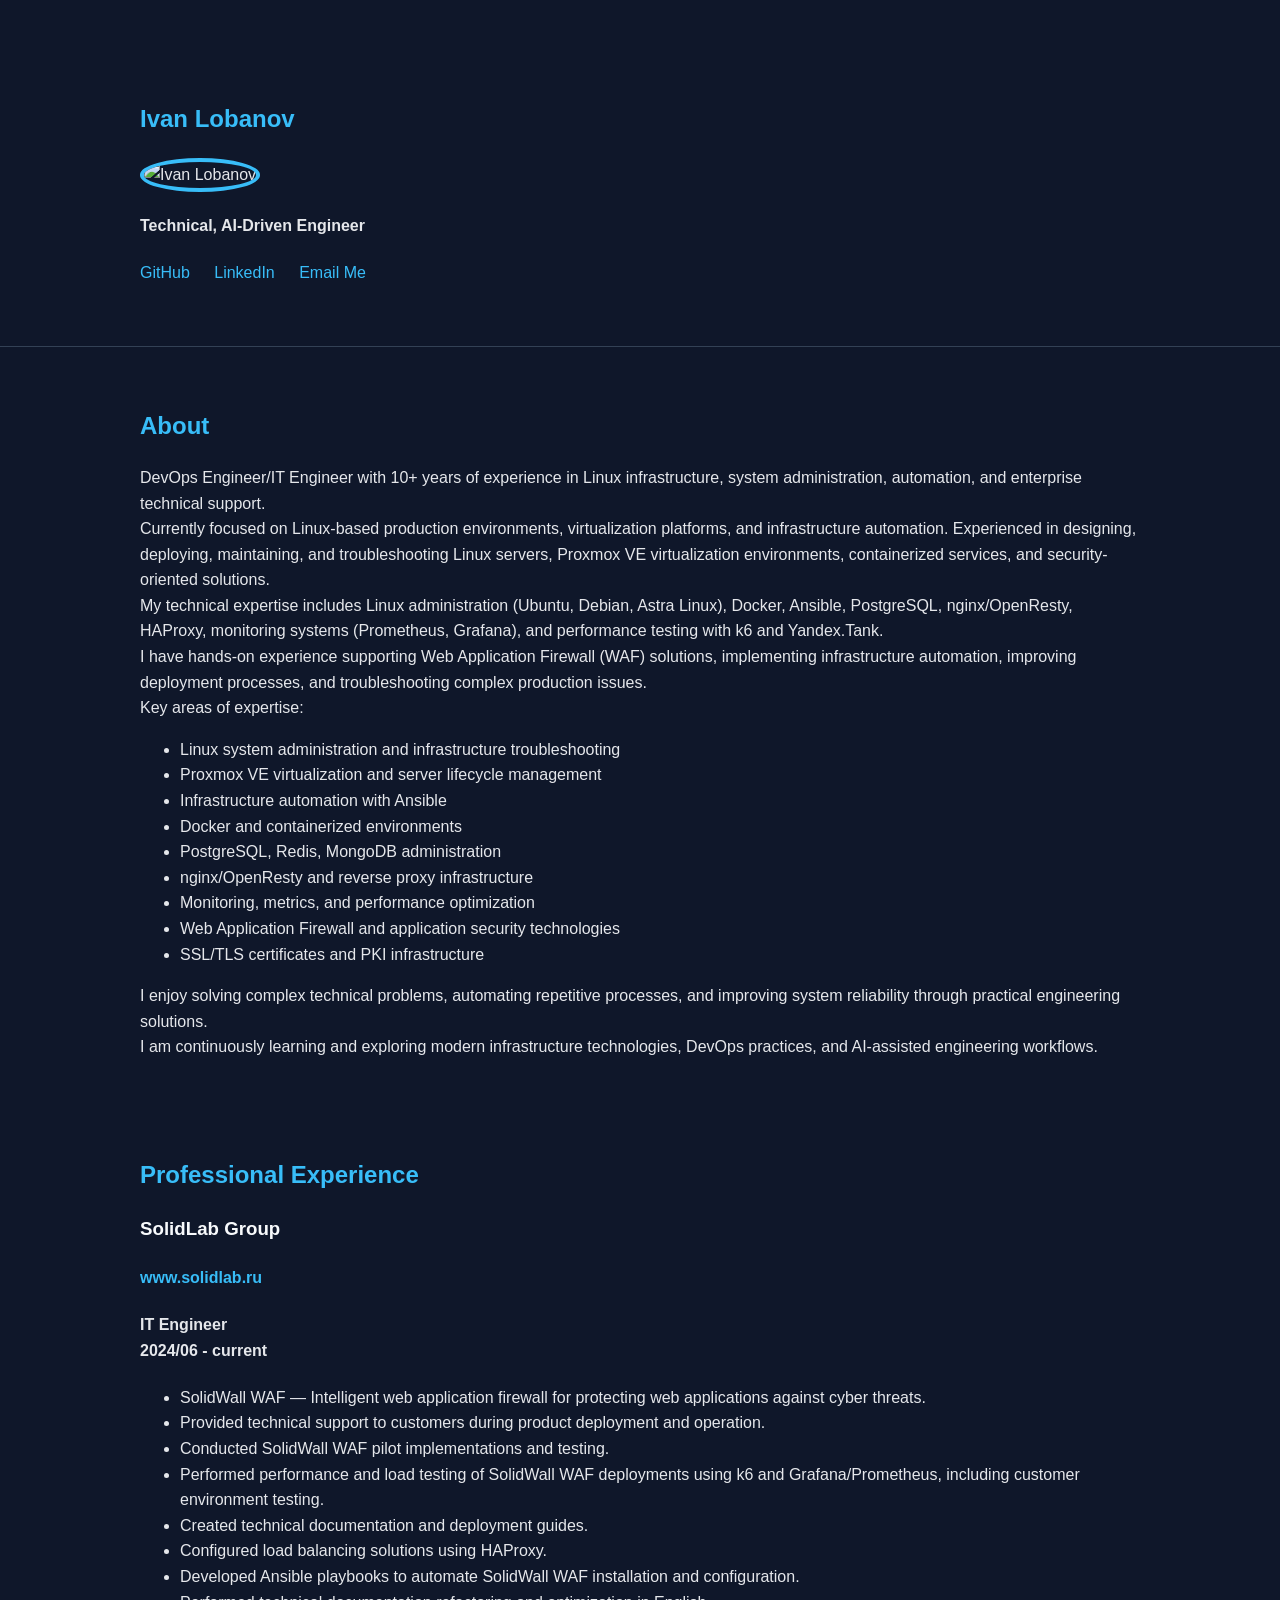
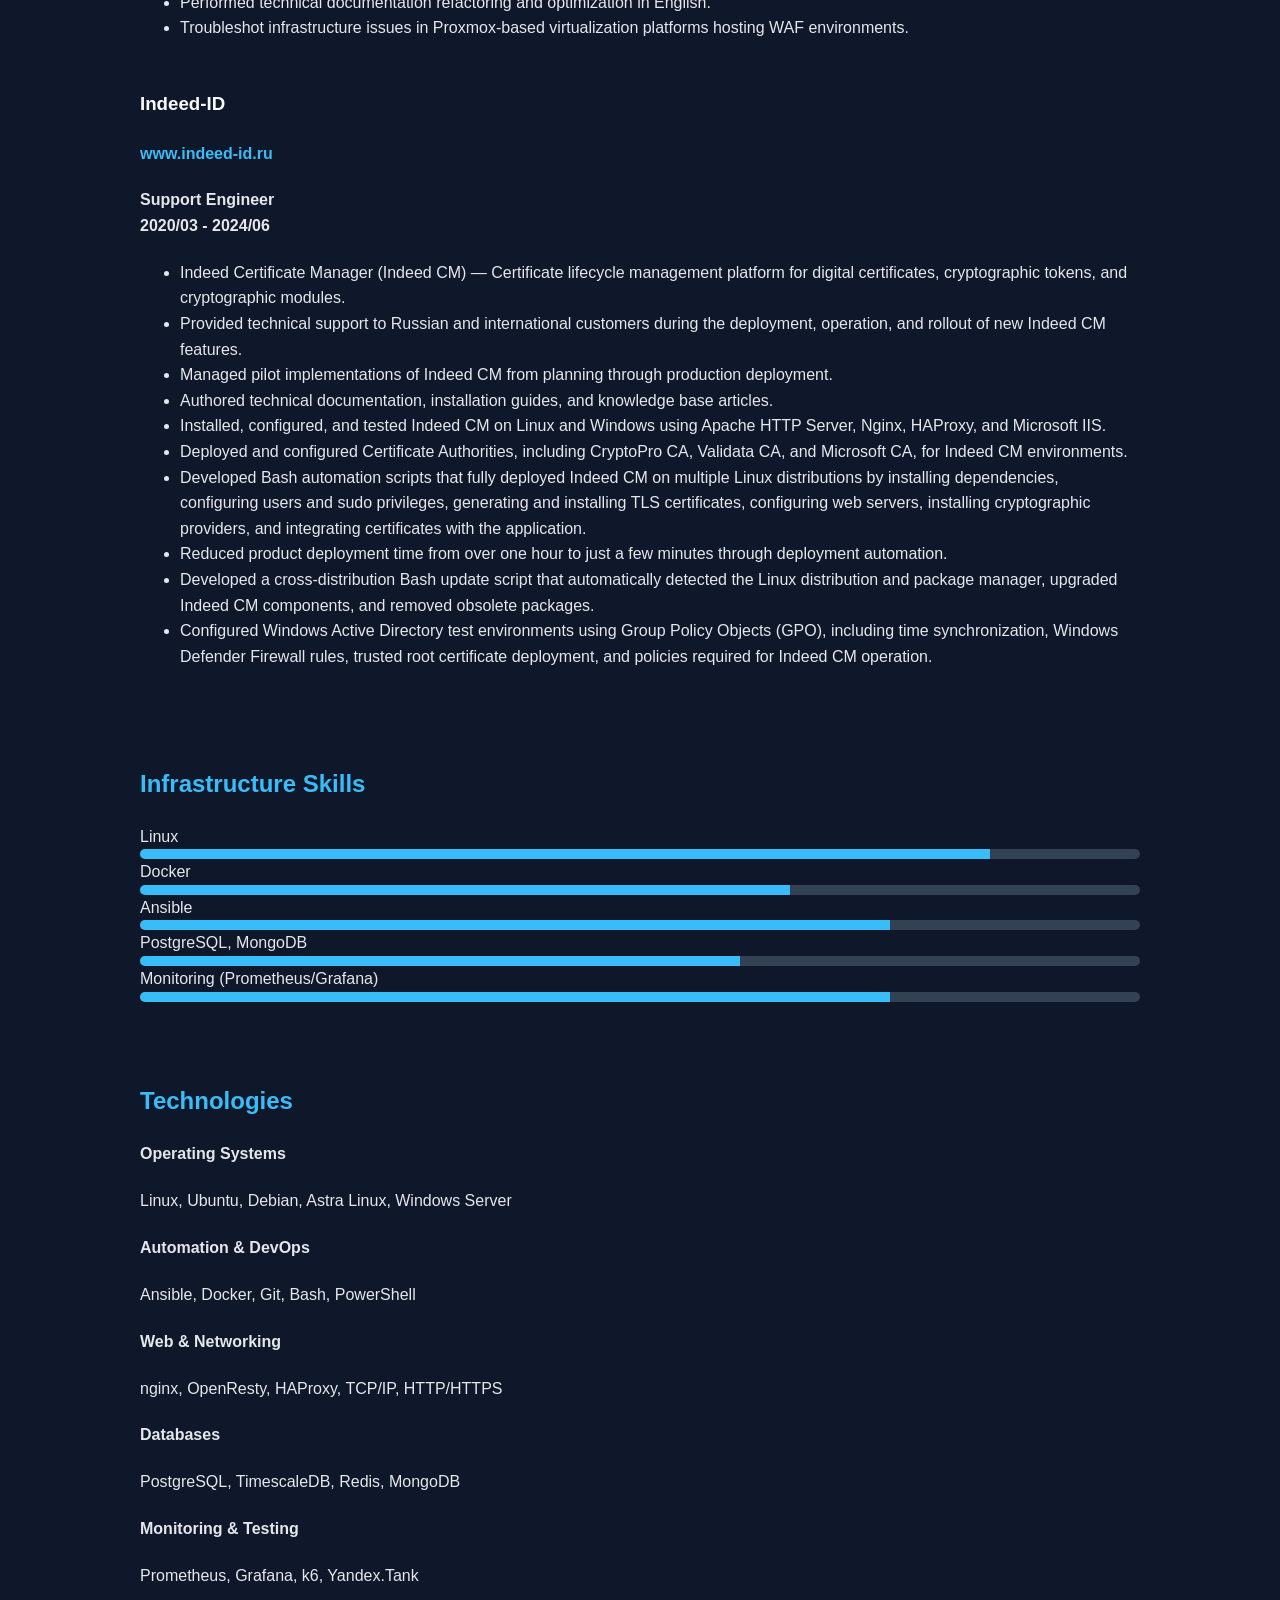
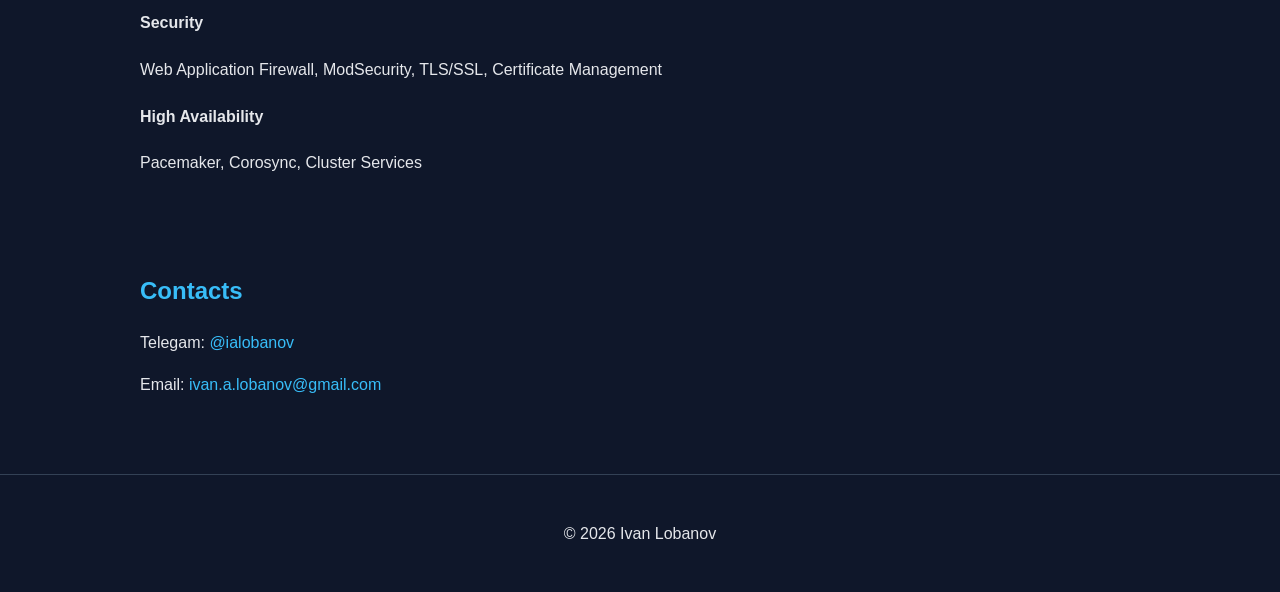
==== commit d0726653: "syntax improvemetns" ====
--- a/index.html
+++ b/index.html
@@ -37,7 +37,7 @@
         <section id="about">
             <h2>About</h2>
             <p>
-                DevOps Engineer / IT Engineer with 10+ years of experience in Linux infrastructure, system
+                DevOps Engineer/IT Engineer with 10+ years of experience in Linux infrastructure, system
                 administration, automation, and enterprise technical support.
                 <br>
                 Currently focused on Linux-based production environments, virtualization platforms, and infrastructure
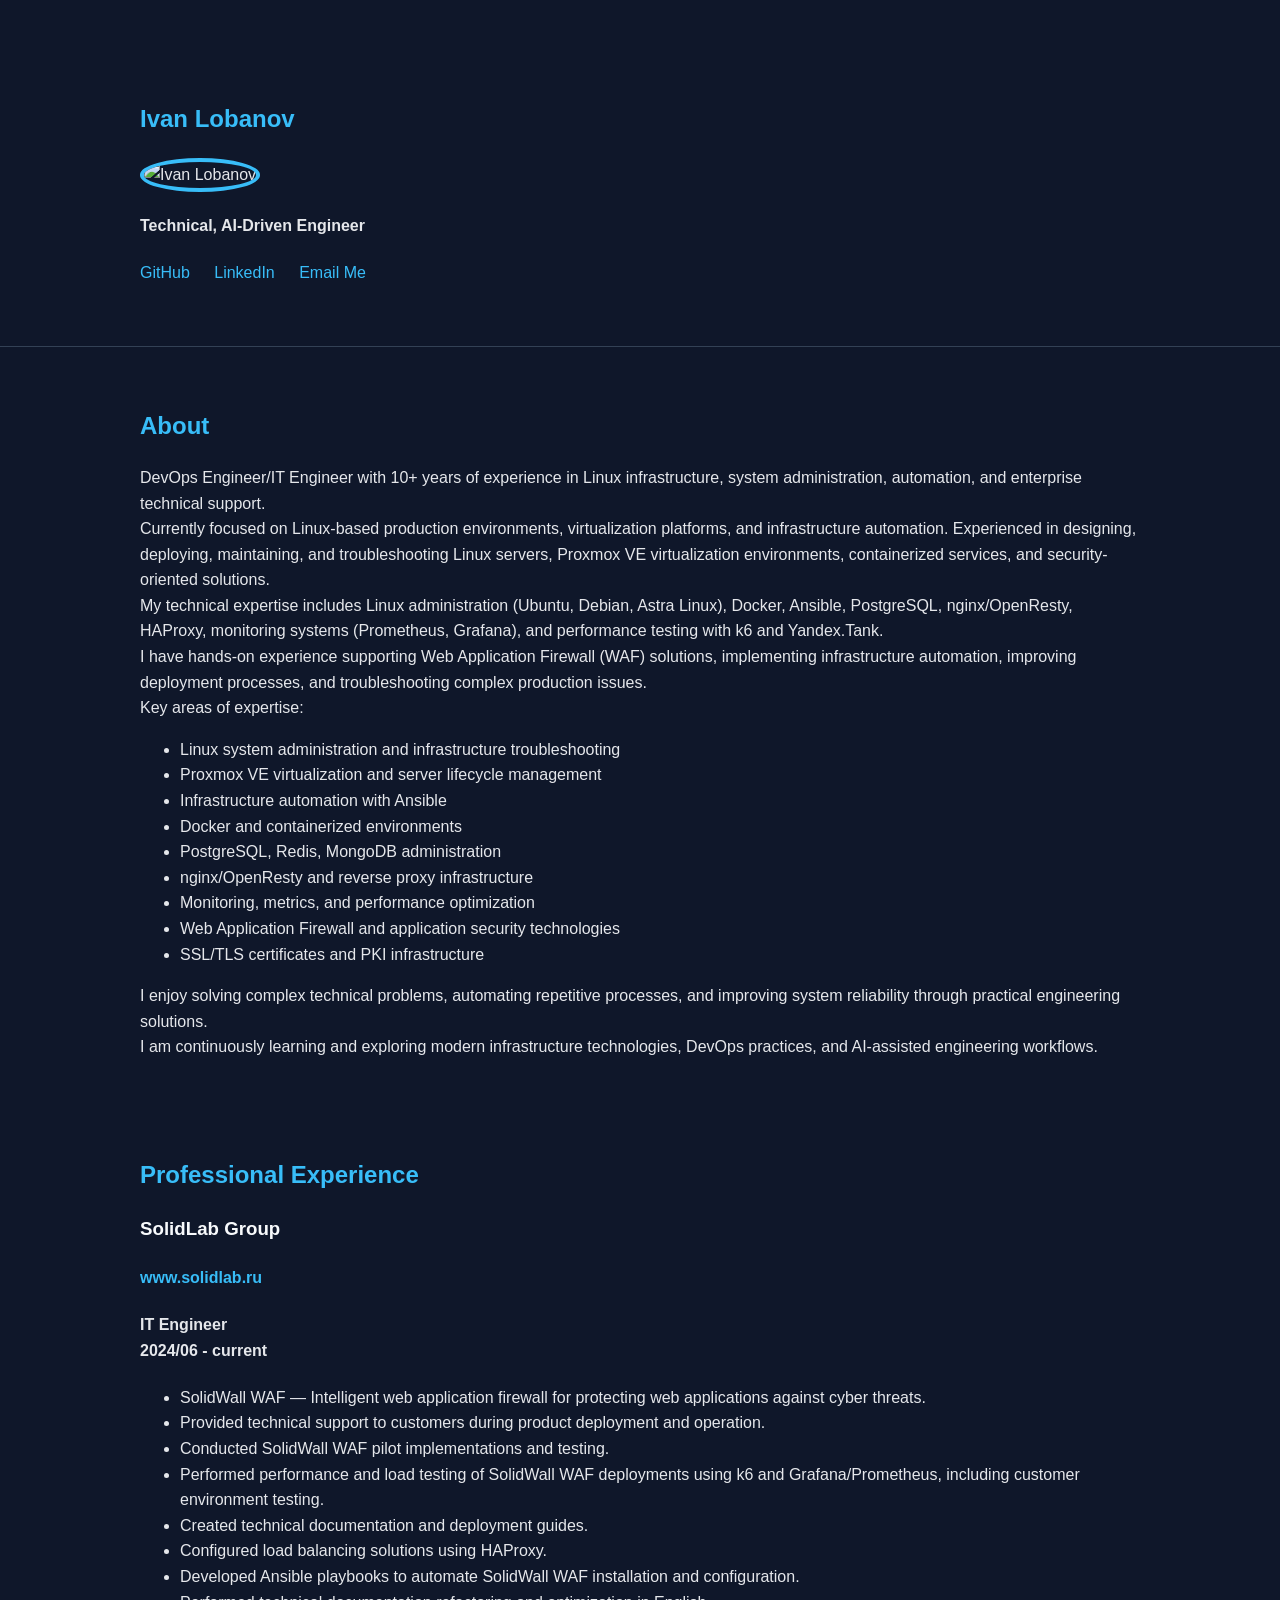
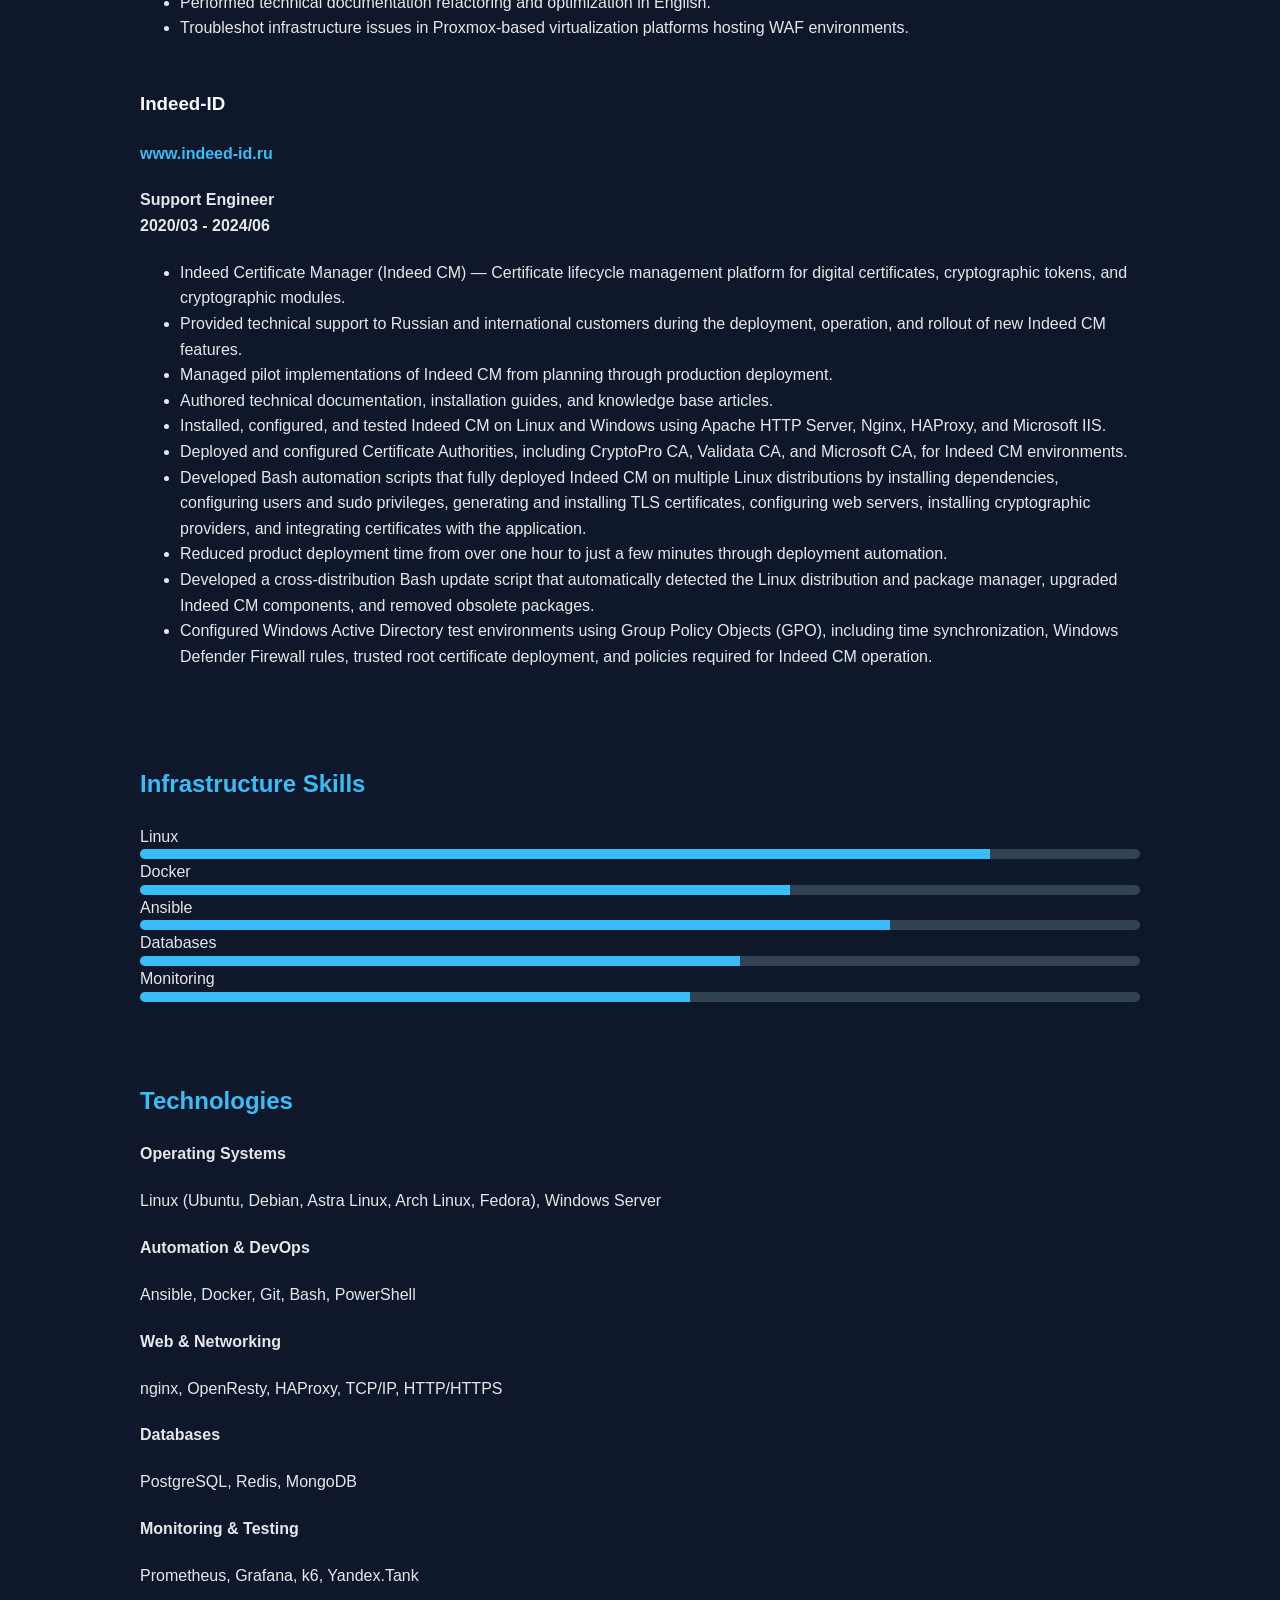
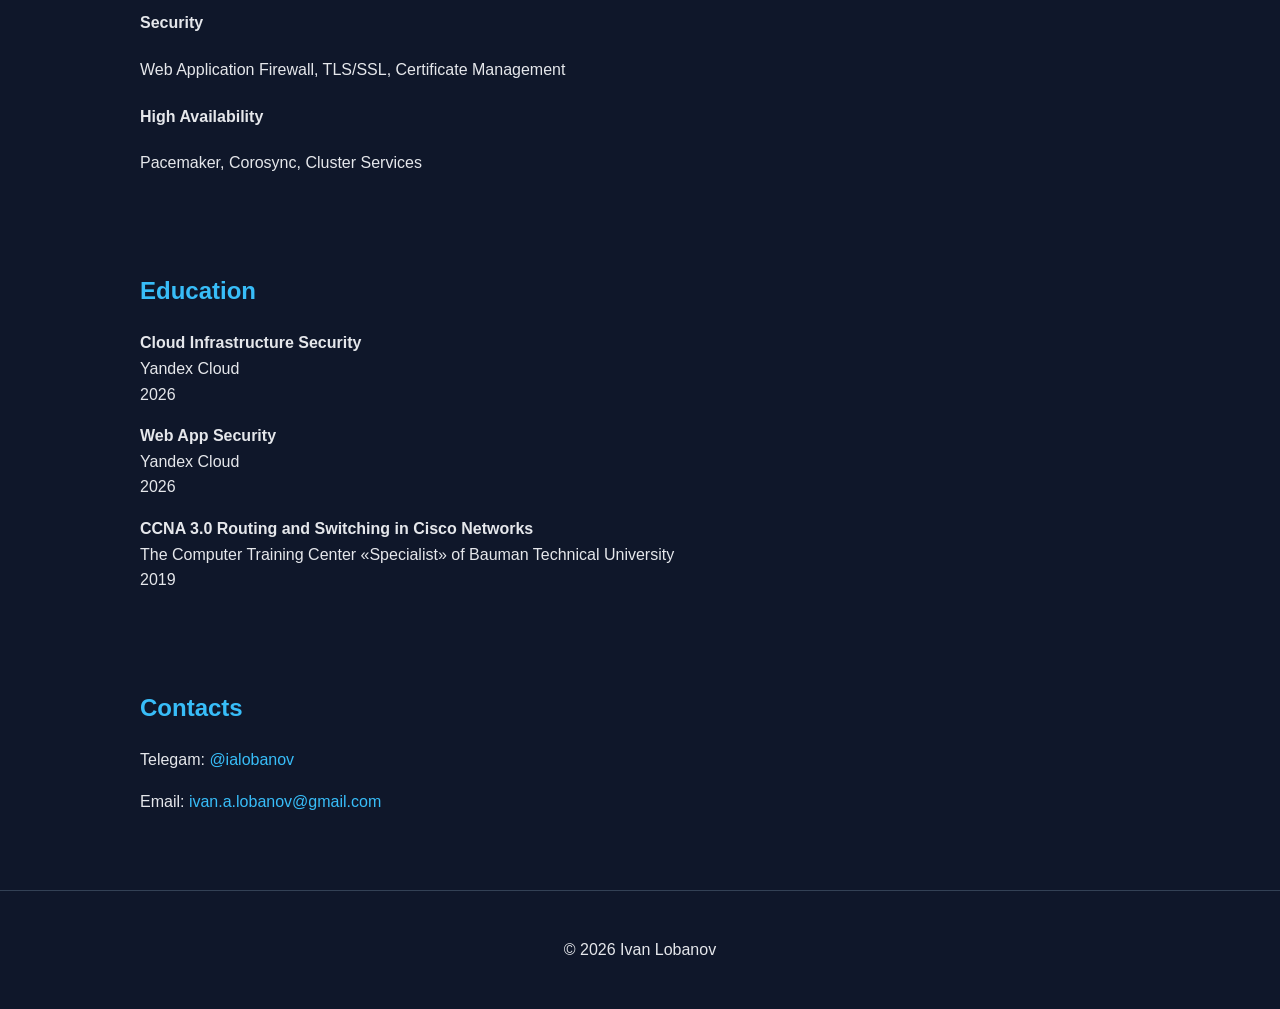
==== commit 33d74778: "Add Education section and review Technologies" ====
--- a/index.html
+++ b/index.html
@@ -197,14 +197,14 @@
                 </div>
 
                 <div>
-                    <span>PostgreSQL, MongoDB</span>
+                    <span>Databases</span>
                     <div class="bar">
                         <div class="level postgres"></div>
                     </div>
                 </div>
 
                 <div>
-                    <span>Monitoring (Prometheus/Grafana)</span>
+                    <span>Monitoring</span>
                     <div class="bar">
                         <div class="level monitoring"></div>
                     </div>
@@ -219,7 +219,7 @@
                 <div class="tech-category">
                     <h4>Operating Systems</h4>
                     <p>
-                        Linux, Ubuntu, Debian, Astra Linux, Windows Server
+                        Linux (Ubuntu, Debian, Astra Linux, Arch Linux, Fedora), Windows Server
                     </p>
                 </div>
                 <div class="tech-category">
@@ -237,7 +237,7 @@
                 <div class="tech-category">
                     <h4>Databases</h4>
                     <p>
-                        PostgreSQL, TimescaleDB, Redis, MongoDB
+                        PostgreSQL, Redis, MongoDB
                     </p>
                 </div>
                 <div class="tech-category">
@@ -249,8 +249,7 @@
                 <div class="tech-category">
                     <h4>Security</h4>
                     <p>
-                        Web Application Firewall, ModSecurity, TLS/SSL,
-                        Certificate Management
+                        Web Application Firewall, TLS/SSL, Certificate Management
                     </p>
                 </div>
                 <div class="tech-category">
@@ -294,6 +293,20 @@
             </article>
         </section> -->
 
+        <section id="education">
+            <h2>Education</h2>
+            <article>
+                <p><b>Cloud Infrastructure Security</b><br>Yandex Cloud<br>2026</p>
+            </article>
+            <article>
+                <p><b>Web App Security</b><br>Yandex Cloud<br>2026</p>
+            </article>
+            <article>
+                <p><b>CCNA 3.0 Routing and Switching in Cisco Networks</b><br>The Computer Training Center
+                    «Specialist» of Bauman Technical University<br>2019</p>
+            </article>
+        </section>
+
         <section id="contact">
             <h2>Contacts</h2>
             <p>Telegam: <a href="https://t.me/ialobanov" target="_blank">@ialobanov</a></p>
--- a/style.css
+++ b/style.css
@@ -110,7 +110,7 @@
 }
 
 .monitoring {
-    width: 75%;
+    width: 55%;
 }
 
 
